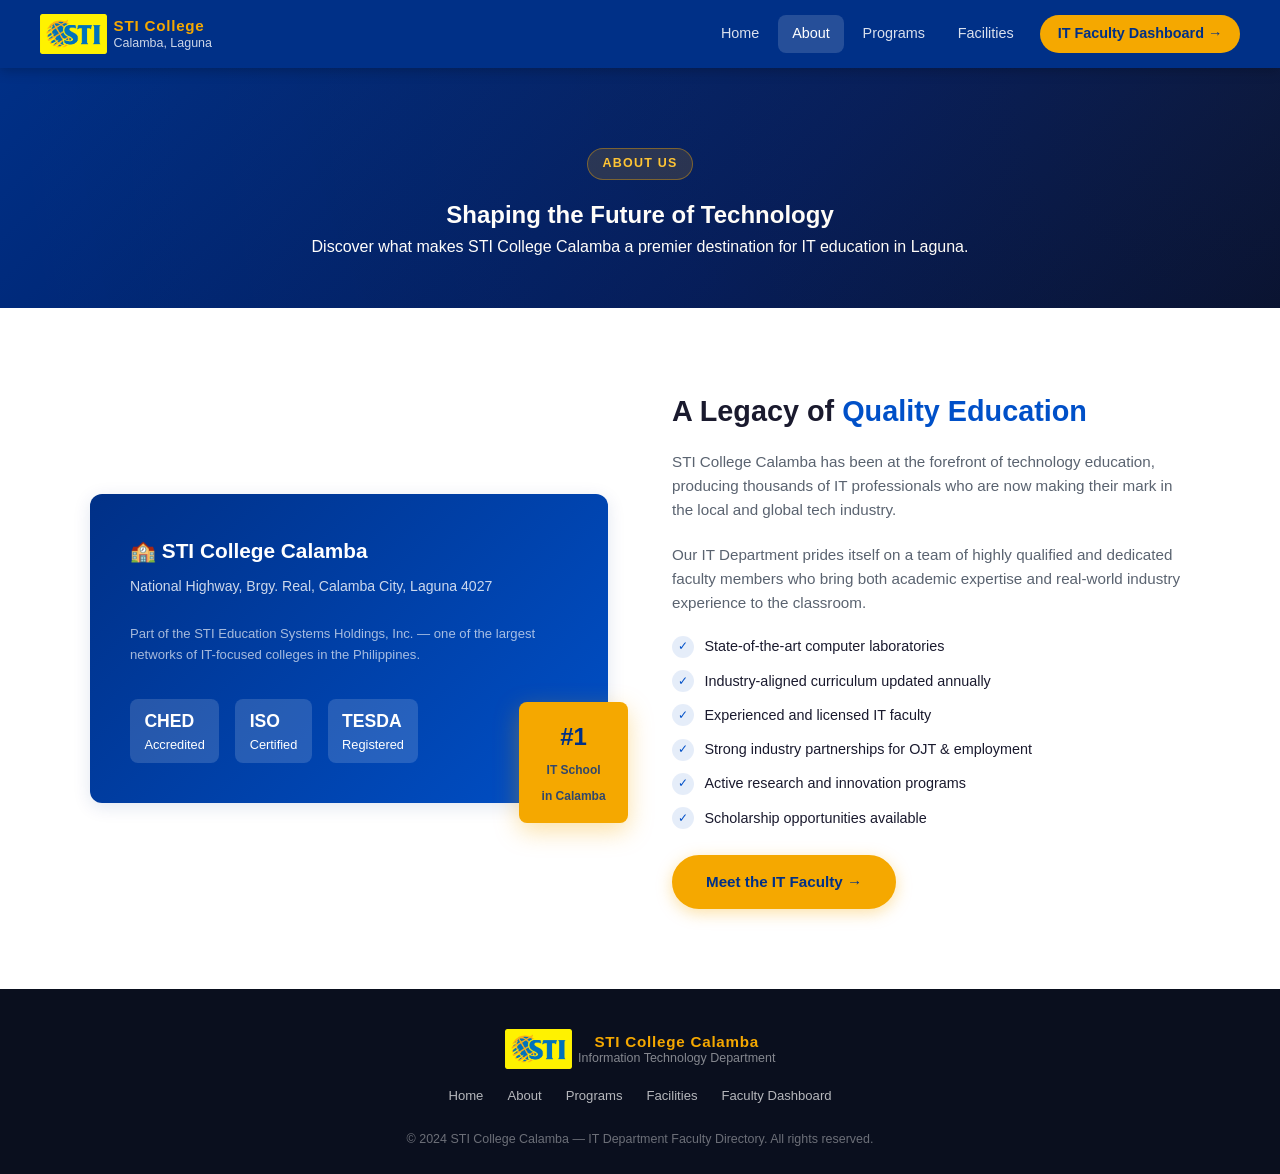
==== about.html @ ddec633e "May 19, 2026" ====
<!DOCTYPE html>
<html lang="en">
<head>
  <meta charset="UTF-8" />
  <meta name="viewport" content="width=device-width, initial-scale=1.0" />
  <title>About Us — STI College Calamba</title>
  <link rel="stylesheet" href="style.css" />
  <link rel="icon" href="Assets/Images/favicon.ico" type="image/x-icon" />
</head>
<body>

  <!-- ===== NAVBAR ===== -->
  <nav class="navbar" aria-label="Main navigation">
    <div class="nav-brand">
      <div class="nav-logo">
        <img src="Assets/Images/logo_sti.png" alt="STI College logo" class="nav-logo-img" />
      </div>
      <div class="nav-brand-text">
        <span>STI College</span>
        <span>Calamba, Laguna</span>
      </div>
    </div>

    <div class="nav-links" id="navLinks">
      <a href="index.html">Home</a>
      <a href="about.html" class="active">About</a>
      <a href="programs.html">Programs</a>
      <a href="facilities.html">Facilities</a>
      <a href="dashboard.html" class="btn-nav">IT Faculty Dashboard →</a>
    </div>

    <div class="nav-toggle" id="navToggle" aria-label="Toggle menu" role="button" tabindex="0">
      <span></span><span></span><span></span>
    </div>
  </nav>

  <!-- ===== PAGE HEADER ===== -->
  <section class="page-header">
    <span class="section-tag">About Us</span>
    <h1>Shaping the Future of Technology</h1>
    <p>Discover what makes STI College Calamba a premier destination for IT education in Laguna.</p>
  </section>

  <!-- ===== ABOUT ===== -->
  <section class="about-section" id="about">
    <div class="about-grid">
      <div class="about-visual">
        <div class="about-card-main">
          <h3>🏫 STI College Calamba</h3>
          <p>National Highway, Brgy. Real, Calamba City, Laguna 4027</p>
          <br/>
          <p style="font-size:.82rem; opacity:.65;">Part of the STI Education Systems Holdings, Inc. — one of the largest networks of IT-focused colleges in the Philippines.</p>
          <br/>
          <div style="display:flex; gap:1rem; flex-wrap:wrap; margin-top:.5rem;">
            <div style="background:rgba(255,255,255,.15); border-radius:8px; padding:.5rem .9rem; font-size:.8rem;">
              <strong style="display:block; font-size:1.1rem;">CHED</strong>Accredited
            </div>
            <div style="background:rgba(255,255,255,.15); border-radius:8px; padding:.5rem .9rem; font-size:.8rem;">
              <strong style="display:block; font-size:1.1rem;">ISO</strong>Certified
            </div>
            <div style="background:rgba(255,255,255,.15); border-radius:8px; padding:.5rem .9rem; font-size:.8rem;">
              <strong style="display:block; font-size:1.1rem;">TESDA</strong>Registered
            </div>
          </div>
        </div>
        <div class="about-card-float">
          <strong>#1</strong>
          <span>IT School<br/>in Calamba</span>
        </div>
      </div>

      <div class="about-content">
        <h2>A Legacy of <span style="color:var(--sti-blue-mid)">Quality Education</span></h2>
        <p>
          STI College Calamba has been at the forefront of technology education, producing
          thousands of IT professionals who are now making their mark in the local and
          global tech industry.
        </p>
        <p>
          Our IT Department prides itself on a team of highly qualified and dedicated faculty
          members who bring both academic expertise and real-world industry experience to the
          classroom.
        </p>

        <ul class="about-list">
          <li><span class="check-icon">✓</span> State-of-the-art computer laboratories</li>
          <li><span class="check-icon">✓</span> Industry-aligned curriculum updated annually</li>
          <li><span class="check-icon">✓</span> Experienced and licensed IT faculty</li>
          <li><span class="check-icon">✓</span> Strong industry partnerships for OJT & employment</li>
          <li><span class="check-icon">✓</span> Active research and innovation programs</li>
          <li><span class="check-icon">✓</span> Scholarship opportunities available</li>
        </ul>

        <br/>
        <a href="dashboard.html" class="btn-primary" style="display:inline-flex;">
          Meet the IT Faculty →
        </a>
      </div>
    </div>
  </section>

  <!-- ===== FOOTER ===== -->
  <footer>
    <div class="footer-inner">
      <div class="nav-brand" style="justify-content:center;">
        <div class="nav-logo">
          <img src="Assets/Images/logo_sti.png" alt="STI College logo" class="nav-logo-img" />
        </div>
        <div class="nav-brand-text">
          <span class="footer-brand">STI College Calamba</span>
          <span style="font-size:.78rem; color:rgba(255,255,255,.5);">Information Technology Department</span>
        </div>
      </div>

      <nav class="footer-links" aria-label="Footer navigation">
        <a href="index.html">Home</a>
        <a href="about.html">About</a>
        <a href="programs.html">Programs</a>
        <a href="facilities.html">Facilities</a>
        <a href="dashboard.html">Faculty Dashboard</a>
      </nav>

      <p class="footer-copy">© 2024 STI College Calamba — IT Department Faculty Directory. All rights reserved.</p>
    </div>
  </footer>

  <script src="script.js"></script>
</body>
</html>
---- style.css ----
/* ============================================================
   STI COLLEGE CALAMBA — Shared Stylesheet
   ============================================================ */

/* ---------- CSS Variables ---------- */
:root {
  --sti-blue:     #003087;
  --sti-blue-mid: #0050c8;
  --sti-gold:     #f5a800;
  --sti-gold-lt:  #ffc535;
  --white:        #ffffff;
  --off-white:    #f4f6fb;
  --text-dark:    #1a1a2e;
  --text-muted:   #5a6370;
  --border:       #dde3ef;
  --card-shadow:  0 4px 18px rgba(0,48,135,.12);
  --radius:       12px;
  --radius-sm:    8px;
  --transition:   .25s ease;
}

/* ---------- Reset & Base ---------- */
*, *::before, *::after { box-sizing: border-box; margin: 0; padding: 0; }

html { scroll-behavior: smooth; font-size: 16px; }

body {
  font-family: 'Segoe UI', Arial, sans-serif;
  background: var(--off-white);
  color: var(--text-dark);
  line-height: 1.6;
}

a { text-decoration: none; color: inherit; }

img { display: block; max-width: 100%; }

ul { list-style: none; }

/* ---------- Scrollbar ---------- */
::-webkit-scrollbar { width: 7px; }
::-webkit-scrollbar-track { background: var(--off-white); }
::-webkit-scrollbar-thumb { background: var(--sti-blue-mid); border-radius: 4px; }

/* ============================================================
   NAVBAR
   ============================================================ */
.navbar {
  position: sticky;
  top: 0;
  z-index: 1000;
  display: flex;
  align-items: center;
  justify-content: space-between;
  padding: 0 2.5rem;
  height: 68px;
  background: var(--sti-blue);
  box-shadow: 0 2px 12px rgba(0,0,0,.25);
}

.nav-brand {
  display: flex;
  align-items: center;
  gap: .4rem;
}

.nav-logo {
  width: auto;
  height: 40px;
  display: flex;
  align-items: center;
  justify-content: center;
  flex-shrink: 0;
}

.nav-logo-img {
  width: auto;
  height: 100%;
  object-fit: contain;
  border-radius: 0;
  display: block;
}

.nav-brand-text { display: flex; flex-direction: column; line-height: 1.2; }
.nav-brand-text span:first-child { color: var(--sti-gold); font-weight: 700; font-size: .95rem; letter-spacing: .05em; }
.nav-brand-text span:last-child  { color: rgba(255,255,255,.8); font-size: .78rem; }

.nav-links { display: flex; align-items: center; gap: .25rem; }

.nav-links a {
  color: rgba(255,255,255,.85);
  font-size: .9rem;
  padding: .45rem .9rem;
  border-radius: var(--radius-sm);
  transition: background var(--transition), color var(--transition);
}
.nav-links a:hover,
.nav-links a.active { background: rgba(255,255,255,.15); color: var(--white); }

.nav-links .btn-nav {
  background: var(--sti-gold);
  color: var(--sti-blue);
  font-weight: 700;
  padding: .45rem 1.1rem;
  border-radius: 20px;
  margin-left: .5rem;
  transition: background var(--transition), transform var(--transition);
}
.nav-links .btn-nav:hover { background: var(--sti-gold-lt); transform: translateY(-1px); }

/* Hamburger (mobile) */
.nav-toggle { display: none; flex-direction: column; gap: 5px; cursor: pointer; padding: .4rem; }
.nav-toggle span { display: block; width: 24px; height: 2px; background: var(--white); border-radius: 2px; transition: transform var(--transition), opacity var(--transition); }

/* ============================================================
   HERO SECTION
   ============================================================ */
.hero {
  position: relative;
  min-height: 92vh;
  display: flex;
  align-items: center;
  justify-content: center;
  overflow: hidden;
  background: linear-gradient(135deg, var(--sti-blue) 0%, #001a5c 60%, #000d33 100%);
  text-align: center;
  padding: 4rem 2rem;
}

.hero-bg-shapes { position: absolute; inset: 0; overflow: hidden; pointer-events: none; }
.hero-bg-shapes .shape {
  position: absolute;
  border-radius: 50%;
  opacity: .07;
  background: var(--sti-gold);
}
.shape-1 { width: 600px; height: 600px; top: -200px; right: -150px; }
.shape-2 { width: 400px; height: 400px; bottom: -180px; left: -100px; }
.shape-3 { width: 200px; height: 200px; top: 30%; left: 5%; opacity: .04; }

.hero-content { position: relative; z-index: 1; max-width: 750px; }

.hero-badge {
  display: inline-flex;
  align-items: center;
  gap: .5rem;
  background: rgba(245,168,0,.15);
  border: 1px solid rgba(245,168,0,.4);
  color: var(--sti-gold-lt);
  font-size: .8rem;
  font-weight: 600;
  letter-spacing: .08em;
  text-transform: uppercase;
  padding: .4rem 1rem;
  border-radius: 20px;
  margin-bottom: 1.5rem;
}
.hero-badge span:first-child {
  display: inline-flex;
  align-items: center;
  justify-content: center;
  width: 24px;
  height: 24px;
  background: rgba(245,168,0,.25);
  border-radius: 50%;
  font-size: .95rem;
}

.hero-title {
  font-size: clamp(2.2rem, 5vw, 3.5rem);
  font-weight: 900;
  color: var(--white);
  line-height: 1.15;
  margin-bottom: .75rem;
}
.hero-title .highlight { color: var(--sti-gold); }

.hero-subtitle {
  font-size: clamp(.95rem, 2vw, 1.15rem);
  color: rgba(255,255,255,.7);
  margin-bottom: 2.5rem;
  max-width: 560px;
  margin-inline: auto;
}

.hero-cta { display: flex; gap: 1rem; justify-content: center; flex-wrap: wrap; }

.btn-primary {
  display: inline-flex;
  align-items: center;
  gap: .5rem;
  background: var(--sti-gold);
  color: var(--sti-blue);
  font-weight: 700;
  font-size: .95rem;
  padding: .8rem 2rem;
  border-radius: 30px;
  border: 2px solid var(--sti-gold);
  cursor: pointer;
  transition: all var(--transition);
  box-shadow: 0 4px 16px rgba(245,168,0,.35);
}
.btn-primary span {
  display: inline-flex;
  align-items: center;
  justify-content: center;
  width: 24px;
  height: 24px;
  background: rgba(0,48,135,.15);
  border-radius: 50%;
  font-size: 1rem;
}
.btn-primary:hover { background: var(--sti-gold-lt); transform: translateY(-2px); box-shadow: 0 8px 24px rgba(245,168,0,.4); }

.btn-outline {
  display: inline-flex;
  align-items: center;
  gap: .5rem;
  background: transparent;
  color: var(--white);
  font-weight: 600;
  font-size: .95rem;
  padding: .8rem 2rem;
  border-radius: 30px;
  border: 2px solid rgba(255,255,255,.4);
  cursor: pointer;
  transition: all var(--transition);
}
.btn-outline span {
  display: inline-flex;
  align-items: center;
  justify-content: center;
  width: 20px;
  height: 20px;
  font-size: .9rem;
}
.btn-outline:hover { border-color: var(--white); background: rgba(255,255,255,.08); }

.hero-stats {
  display: flex;
  justify-content: center;
  gap: 3rem;
  margin-top: 3.5rem;
  flex-wrap: wrap;
}
.stat-item { text-align: center; }
.stat-number { font-size: 2rem; font-weight: 900; color: var(--sti-gold); display: block; }
.stat-label  { font-size: .78rem; color: rgba(255,255,255,.6); text-transform: uppercase; letter-spacing: .06em; }

/* ============================================================
   SECTIONS SHARED
   ============================================================ */
section { padding: 5rem 2rem; }

.section-header { text-align: center; margin-bottom: 3.5rem; }
.section-tag {
  display: inline-block;
  background: rgba(0,80,200,.1);
  color: var(--sti-blue-mid);
  font-size: .78rem;
  font-weight: 700;
  text-transform: uppercase;
  letter-spacing: .1em;
  padding: .3rem .9rem;
  border-radius: 20px;
  margin-bottom: .75rem;
}
.section-title { font-size: clamp(1.6rem, 3vw, 2.2rem); font-weight: 800; color: var(--text-dark); }
.section-desc { color: var(--text-muted); margin-top: .5rem; max-width: 520px; margin-inline: auto; }

/* ============================================================
   ABOUT SECTION (landing)
   ============================================================ */
.about-section { background: var(--white); }

.about-grid {
  display: grid;
  grid-template-columns: 1fr 1fr;
  gap: 4rem;
  align-items: center;
  max-width: 1100px;
  margin-inline: auto;
}

.about-visual {
  position: relative;
  display: flex;
  align-items: center;
  justify-content: center;
}

.about-card-main {
  background: linear-gradient(135deg, var(--sti-blue), var(--sti-blue-mid));
  border-radius: var(--radius);
  padding: 2.5rem;
  color: var(--white);
  width: 100%;
  box-shadow: var(--card-shadow);
}
.about-card-main h3 { font-size: 1.3rem; font-weight: 800; margin-bottom: .5rem; }
.about-card-main p  { font-size: .88rem; opacity: .8; }

.about-card-float {
  position: absolute;
  bottom: -20px;
  right: -20px;
  background: var(--sti-gold);
  border-radius: var(--radius-sm);
  padding: 1rem 1.4rem;
  box-shadow: 0 8px 24px rgba(245,168,0,.35);
  text-align: center;
}
.about-card-float strong { display: block; font-size: 1.5rem; font-weight: 900; color: var(--sti-blue); }
.about-card-float span  { font-size: .75rem; font-weight: 600; color: var(--sti-blue); opacity: .8; }

.about-content h2 { font-size: 1.8rem; font-weight: 800; margin-bottom: 1rem; }
.about-content p  { color: var(--text-muted); margin-bottom: 1.25rem; font-size: .95rem; }

.about-list { display: flex; flex-direction: column; gap: .7rem; }
.about-list li {
  display: flex;
  align-items: center;
  gap: .65rem;
  font-size: .9rem;
  color: var(--text-dark);
}
.about-list li .check-icon {
  width: 22px;
  height: 22px;
  background: rgba(0,80,200,.1);
  border-radius: 50%;
  display: flex;
  align-items: center;
  justify-content: center;
  color: var(--sti-blue-mid);
  font-size: .75rem;
  flex-shrink: 0;
}

/* ============================================================
   PAGE HEADER (Programs & Facilities pages)
   ============================================================ */
.page-header {
  background: linear-gradient(135deg, var(--sti-blue) 0%, #001a5c 60%, #000d33 100%);
  color: var(--white);
  text-align: center;
  padding: 5rem 2rem 3rem;
  position: relative;
  overflow: hidden;
}

.page-header::before {
  content: '';
  position: absolute;
  inset: 0;
  background: radial-gradient(circle at top right, rgba(245,168,0,.05), transparent);
  pointer-events: none;
}

.page-header-content {
  position: relative;
  z-index: 1;
  max-width: 800px;
  margin: 0 auto;
}

.page-header .section-tag {
  display: inline-block;
  background: rgba(245,168,0,.15);
  border: 1px solid rgba(245,168,0,.4);
  color: var(--sti-gold-lt);
  font-size: .78rem;
  font-weight: 700;
  text-transform: uppercase;
  letter-spacing: .1em;
  padding: .3rem .9rem;
  border-radius: 20px;
  margin-bottom: 1rem;
}

.page-title {
  font-size: clamp(2rem, 4vw, 2.8rem);
  font-weight: 900;
  color: var(--white);
  margin-bottom: 1rem;
}

.page-subtitle {
  font-size: clamp(.95rem, 2vw, 1.1rem);
  color: rgba(255,255,255,.75);
  line-height: 1.6;
  max-width: 600px;
  margin: 0 auto;
}

/* ============================================================
   PROGRAMS SECTION
   ============================================================ */
.programs-section { background: var(--off-white); }

.programs-grid {
  display: grid;
  grid-template-columns: repeat(auto-fit, minmax(230px, 1fr));
  gap: 1.5rem;
  max-width: 1100px;
  margin-inline: auto;
}

.program-card {
  background: var(--white);
  border-radius: var(--radius);
  padding: 2rem 1.5rem;
  text-align: center;
  border: 1px solid var(--border);
  transition: transform var(--transition), box-shadow var(--transition), border-color var(--transition);
  cursor: default;
}
.program-card:hover { transform: translateY(-5px); box-shadow: var(--card-shadow); border-color: var(--sti-blue-mid); }

.program-icon {
  width: 56px;
  height: 56px;
  border-radius: 14px;
  background: linear-gradient(135deg, var(--sti-blue), var(--sti-blue-mid));
  display: flex;
  align-items: center;
  justify-content: center;
  margin: 0 auto 1rem;
  font-size: 1.4rem;
}

.program-card h3 { font-size: 1rem; font-weight: 700; color: var(--text-dark); margin-bottom: .4rem; }
.program-card p  { font-size: .82rem; color: var(--text-muted); }
.program-badge {
  display: inline-block;
  margin-top: .75rem;
  font-size: .72rem;
  font-weight: 600;
  padding: .2rem .7rem;
  border-radius: 10px;
  background: rgba(0,48,135,.08);
  color: var(--sti-blue);
}
.program-badge.featured { background: rgba(245,168,0,.15); color: #a06a00; }

/* ============================================================
   FACILITIES SECTION (landing)
   ============================================================ */
.facilities-section { background: var(--white); }

.facilities-grid {
  display: grid;
  grid-template-columns: repeat(4, 1fr);
  gap: 1.5rem;
  max-width: 1200px;
  margin-inline: auto;
}

.facility-card {
  background: var(--white);
  border-radius: var(--radius);
  border: 1px solid var(--border);
  overflow: hidden;
  box-shadow: 0 2px 10px rgba(0,0,0,.05);
  transition: transform var(--transition), box-shadow var(--transition);
  cursor: default;
}
.facility-card:hover {
  transform: translateY(-6px);
  box-shadow: var(--card-shadow);
}

.facility-img-wrap {
  position: relative;
  width: 100%;
  aspect-ratio: 4 / 3;
  overflow: hidden;
  background: linear-gradient(135deg, var(--sti-blue), var(--sti-blue-mid));
}
.facility-img-wrap img {
  width: 100%;
  height: 100%;
  object-fit: cover;
  display: block;
  transition: transform .4s ease;
}
.facility-card:hover .facility-img-wrap img { transform: scale(1.07); }

.facility-overlay {
  position: absolute;
  inset: 0;
  background: linear-gradient(to bottom, transparent 40%, rgba(0,30,90,.55) 100%);
  display: flex;
  align-items: flex-end;
  justify-content: flex-start;
  padding: .75rem;
  opacity: 0;
  transition: opacity var(--transition);
}
.facility-card:hover .facility-overlay { opacity: 1; }

.facility-icon {
  font-size: 1.6rem;
  width: 44px;
  height: 44px;
  border-radius: 50%;
  background: rgba(255,255,255,.2);
  display: flex;
  align-items: center;
  justify-content: center;
  filter: drop-shadow(0 2px 4px rgba(0,0,0,.4));
}

.facility-count {
  position: absolute;
  top: .6rem;
  right: .6rem;
  background: var(--sti-gold);
  color: var(--sti-blue);
  font-size: .7rem;
  font-weight: 700;
  padding: .2rem .55rem;
  border-radius: 20px;
}

.facility-info {
  padding: 1rem 1.1rem 1.2rem;
}
.facility-info h3 {
  font-size: .95rem;
  font-weight: 700;
  color: var(--text-dark);
  margin-bottom: .3rem;
}
.facility-info p {
  font-size: .8rem;
  color: var(--text-muted);
  line-height: 1.45;
}

/* Responsive: 2 columns on tablet, 1 on mobile */
@media (max-width: 1024px) {
  .facilities-grid { grid-template-columns: repeat(2, 1fr); }
}
@media (max-width: 540px) {
  .facilities-grid { grid-template-columns: 1fr; }
}

/* ============================================================
   CTA BANNER (landing)
   ============================================================ */
.cta-banner {
  background: linear-gradient(135deg, var(--sti-blue) 0%, #001a5c 100%);
  color: var(--white);
  text-align: center;
  padding: 4rem 2rem;
}
.cta-banner h2 { font-size: clamp(1.6rem, 3vw, 2.2rem); font-weight: 800; margin-bottom: .75rem; }
.cta-banner p  { color: rgba(255,255,255,.7); margin-bottom: 2rem; }

/* ============================================================
   FOOTER
   ============================================================ */
footer {
  background: #0a0f1e;
  color: rgba(255,255,255,.7);
  padding: 2.5rem 2.5rem 1.5rem;
}
.footer-inner {
  max-width: 1100px;
  margin-inline: auto;
  display: flex;
  flex-direction: column;
  align-items: center;
  gap: 1rem;
  text-align: center;
}
.footer-brand { font-weight: 700; color: var(--sti-gold); font-size: 1rem; }
.footer-links { display: flex; gap: 1.5rem; flex-wrap: wrap; justify-content: center; }
.footer-links a { font-size: .82rem; transition: color var(--transition); }
.footer-links a:hover { color: var(--sti-gold); }
.footer-copy { font-size: .78rem; color: rgba(255,255,255,.4); margin-top: .5rem; }

/* ============================================================
   LIGHTBOX
   ============================================================ */
.lightbox {
  display: none;
  position: fixed;
  inset: 0;
  z-index: 2000;
  background: rgba(0, 0, 0, .88);
  align-items: center;
  justify-content: center;
  flex-direction: column;
  gap: 1rem;
  padding: 2rem;
  cursor: zoom-out;
}
.lightbox.active { display: flex; }

.lightbox-img {
  max-width: 90vw;
  max-height: 80vh;
  border-radius: var(--radius);
  box-shadow: 0 12px 48px rgba(0,0,0,.6);
  object-fit: contain;
  cursor: default;
  animation: lb-in .2s ease;
}

@keyframes lb-in {
  from { opacity: 0; transform: scale(.93); }
  to   { opacity: 1; transform: scale(1); }
}

.lightbox-caption {
  color: rgba(255,255,255,.8);
  font-size: .9rem;
  font-weight: 600;
  text-align: center;
}

.lightbox-close {
  position: absolute;
  top: 1.25rem;
  right: 1.5rem;
  background: rgba(255,255,255,.15);
  border: none;
  color: var(--white);
  font-size: 1.75rem;
  line-height: 1;
  width: 44px;
  height: 44px;
  border-radius: 50%;
  cursor: pointer;
  display: flex;
  align-items: center;
  justify-content: center;
  transition: background var(--transition);
}
.lightbox-close:hover { background: rgba(255,255,255,.3); }

.lightbox-nav {
  position: absolute;
  top: 50%;
  transform: translateY(-50%);
  background: rgba(255,255,255,.15);
  border: none;
  color: var(--white);
  font-size: 2.5rem;
  line-height: 1;
  width: 52px;
  height: 52px;
  border-radius: 50%;
  cursor: pointer;
  display: flex;
  align-items: center;
  justify-content: center;
  transition: background var(--transition);
  z-index: 10;
}
.lightbox-nav:hover { background: rgba(255,255,255,.3); }
.lightbox-nav.hidden { display: none; }
.lightbox-prev { left: 1.5rem; }
.lightbox-next { right: 1.5rem; }

/* Make facility images show pointer cursor */
.facility-img-wrap { cursor: zoom-in; }

/* ============================================================
   DASHBOARD PAGE
   ============================================================ */

/* Top bar */
.db-topbar {
  background: var(--white);
  border-bottom: 1px solid var(--border);
  padding: 1rem 2rem;
  display: flex;
  align-items: center;
  justify-content: space-between;
  gap: 1rem;
  flex-wrap: wrap;
}
.db-topbar h1 { font-size: 1.3rem; font-weight: 800; color: var(--text-dark); }
.db-topbar p  { font-size: .82rem; color: var(--text-muted); }

/* Summary cards */
.db-summary {
  display: grid;
  grid-template-columns: repeat(auto-fit, minmax(170px, 1fr));
  gap: 1.25rem;
  padding: 2rem 2rem 0;
  max-width: 1300px;
  margin-inline: auto;
}

.summary-card {
  background: var(--white);
  border-radius: var(--radius);
  padding: 1.5rem;
  display: flex;
  align-items: center;
  gap: 1rem;
  border: 1px solid var(--border);
  box-shadow: 0 2px 10px rgba(0,0,0,.04);
  transition: box-shadow var(--transition);
}
.summary-card:hover { box-shadow: var(--card-shadow); }

.summary-icon {
  width: 48px;
  height: 48px;
  border-radius: var(--radius-sm);
  display: flex;
  align-items: center;
  justify-content: center;
  font-size: 1.25rem;
  flex-shrink: 0;
}
.si-blue   { background: rgba(0,48,135,.1);  color: var(--sti-blue); }
.si-gold   { background: rgba(245,168,0,.15); color: #a06a00; }
.si-green  { background: rgba(22,163,74,.1);  color: #16a34a; }
.si-purple { background: rgba(109,40,217,.1); color: #6d28d9; }

.summary-info strong { display: block; font-size: 1.5rem; font-weight: 900; color: var(--text-dark); }
.summary-info span   { font-size: .78rem; color: var(--text-muted); }

/* Faculty toolbar */
.faculty-toolbar {
  display: flex;
  align-items: center;
  justify-content: space-between;
  gap: 1rem;
  flex-wrap: wrap;
  padding: 1.75rem 2rem .75rem;
  max-width: 1300px;
  margin-inline: auto;
}
.toolbar-left { display: flex; align-items: center; gap: .75rem; flex-wrap: wrap; }

.search-box {
  position: relative;
  display: flex;
  align-items: center;
}
.search-box input {
  padding: .55rem 1rem .55rem 2.6rem;
  border: 1px solid var(--border);
  border-radius: 24px;
  font-size: .875rem;
  outline: none;
  width: 240px;
  background: var(--white);
  color: var(--text-dark);
  transition: border-color var(--transition), box-shadow var(--transition);
}
.search-box input:focus { border-color: var(--sti-blue-mid); box-shadow: 0 0 0 3px rgba(0,80,200,.12); }
.search-box .search-icon {
  position: absolute;
  left: .85rem;
  color: var(--text-muted);
  font-size: .9rem;
  pointer-events: none;
}

.filter-select {
  padding: .55rem 1rem;
  border: 1px solid var(--border);
  border-radius: 24px;
  font-size: .875rem;
  outline: none;
  background: var(--white);
  color: var(--text-dark);
  cursor: pointer;
  transition: border-color var(--transition);
}
.filter-select:focus { border-color: var(--sti-blue-mid); }

.view-toggle { display: flex; gap: .4rem; }
.view-btn {
  width: 36px;
  height: 36px;
  border: 1px solid var(--border);
  border-radius: var(--radius-sm);
  background: var(--white);
  display: flex;
  align-items: center;
  justify-content: center;
  cursor: pointer;
  color: var(--text-muted);
  font-size: .95rem;
  transition: all var(--transition);
}
.view-btn.active,
.view-btn:hover { background: var(--sti-blue); border-color: var(--sti-blue); color: var(--white); }

/* Faculty grid/list container */
.faculty-section {
  max-width: 1300px;
  margin-inline: auto;
  padding: .75rem 2rem 3rem;
}

/* ---- Card Grid View ---- */
.faculty-grid {
  display: grid;
  grid-template-columns: repeat(auto-fill, minmax(240px, 1fr));
  gap: 1.5rem;
}
.faculty-grid.hidden, .faculty-list-view.hidden { display: none; }

.faculty-card {
  background: var(--white);
  border-radius: var(--radius);
  border: 1px solid var(--border);
  overflow: hidden;
  transition: transform var(--transition), box-shadow var(--transition);
  cursor: pointer;
  animation: fadeUp .35s ease both;
}
.faculty-card:hover { transform: translateY(-4px); box-shadow: var(--card-shadow); }

body.card-expanded { overflow: hidden; }

.card-backdrop {
  position: fixed;
  inset: 0;
  background: rgba(10, 15, 30, .62);
  backdrop-filter: blur(3px);
  z-index: 1200;
  opacity: 0;
  pointer-events: none;
  transition: opacity var(--transition);
}

.card-backdrop.show {
  opacity: 1;
  pointer-events: auto;
}

.faculty-card.expanded {
  position: fixed;
  top: 50%;
  left: 50%;
  width: min(94vw, 720px);
  max-height: 92vh;
  overflow: auto;
  z-index: 1300;
  transform: translate(-50%, -50%) !important;
  box-shadow: 0 20px 60px rgba(0, 0, 0, .35);
  cursor: default;
  animation: none;
}

.faculty-card.expanded:hover {
  transform: translate(-50%, -50%) !important;
}

.faculty-card.expanded .faculty-card-top {
  padding: 2.5rem 1.25rem 1.25rem;
}

.faculty-card.expanded .faculty-avatar {
  width: 132px;
  height: 132px;
  font-size: 2.4rem;
  margin-bottom: 1.1rem;
}

.faculty-card.expanded .faculty-card-top h3 {
  font-size: 1.45rem;
}

.faculty-card.expanded .faculty-card-top .faculty-pos {
  font-size: .98rem;
}

.faculty-card.expanded .faculty-card-body {
  padding: 1.3rem 1.4rem 1.45rem;
}

.faculty-card.expanded .fc-tags {
  justify-content: center;
}

.faculty-card.expanded .fc-info-row {
  justify-content: center;
  text-align: center;
  font-size: .95rem;
}

.faculty-card-top {
  background: linear-gradient(135deg, var(--sti-blue) 0%, var(--sti-blue-mid) 100%);
  padding: 2rem 1.25rem 1rem;
  text-align: center;
  position: relative;
}
.faculty-avatar {
  width: 92px;
  height: 92px;
  border-radius: 50%;
  background: var(--white);
  display: flex;
  align-items: center;
  justify-content: center;
  font-size: 1.9rem;
  font-weight: 800;
  color: var(--sti-blue);
  margin: 0 auto .95rem;
  border: 3px solid var(--sti-gold);
  position: relative;
  overflow: hidden;
}
.avatar-img {
  position: absolute;
  inset: 0;
  width: 100%;
  height: 100%;
  object-fit: cover;
  border-radius: 50%;
}
.faculty-card-top h3 { color: var(--white); font-size: .97rem; font-weight: 700; }
.faculty-card-top .faculty-pos { color: rgba(255,255,255,.7); font-size: .78rem; margin-top: .2rem; }

.faculty-status-dot {
  position: absolute;
  top: .85rem;
  right: .85rem;
  width: 9px;
  height: 9px;
  border-radius: 50%;
  background: #22c55e;
  border: 2px solid rgba(255,255,255,.5);
}
.faculty-status-dot.part-time { background: var(--sti-gold); }

.faculty-card-body { padding: 1rem 1.25rem 1.25rem; }

.fc-tags { display: flex; flex-wrap: wrap; gap: .4rem; margin-bottom: .85rem; }
.fc-tag {
  font-size: .7rem;
  font-weight: 600;
  padding: .2rem .6rem;
  border-radius: 10px;
  background: rgba(0,48,135,.08);
  color: var(--sti-blue);
}
.fc-tag.gold { background: rgba(245,168,0,.15); color: #a06a00; }

.fc-info { display: flex; flex-direction: column; gap: .35rem; }
.fc-info-row {
  display: flex;
  align-items: center;
  gap: .5rem;
  font-size: .8rem;
  color: var(--text-muted);
}
.fc-info-row svg, .fc-info-row .icon { flex-shrink: 0; }

/* ---- List View ---- */
.faculty-list-view { width: 100%; }

.fl-table {
  width: 100%;
  border-collapse: collapse;
  background: var(--white);
  border-radius: var(--radius);
  overflow: hidden;
  box-shadow: 0 2px 10px rgba(0,0,0,.05);
  border: 1px solid var(--border);
}

.fl-table thead {
  background: var(--sti-blue);
  color: var(--white);
}
.fl-table thead th {
  padding: .9rem 1.1rem;
  text-align: left;
  font-size: .8rem;
  font-weight: 700;
  letter-spacing: .05em;
  text-transform: uppercase;
  white-space: nowrap;
}
.fl-table thead th:first-child { padding-left: 1.5rem; }

.fl-table tbody tr {
  border-bottom: 1px solid var(--border);
  transition: background var(--transition);
  animation: fadeUp .3s ease both;
  cursor: pointer;
}
.fl-table tbody tr:last-child { border-bottom: none; }
.fl-table tbody tr:hover { background: rgba(0,80,200,.04); }

.fl-table td {
  padding: .85rem 1.1rem;
  font-size: .875rem;
  color: var(--text-dark);
  vertical-align: middle;
}
.fl-table td:first-child { padding-left: 1.5rem; }

.fl-avatar {
  width: 38px;
  height: 38px;
  border-radius: 50%;
  background: linear-gradient(135deg, var(--sti-blue), var(--sti-blue-mid));
  color: var(--white);
  display: flex;
  align-items: center;
  justify-content: center;
  font-weight: 700;
  font-size: .82rem;
  border: 2px solid var(--sti-gold);
  flex-shrink: 0;
  position: relative;
  overflow: hidden;
}

.fl-name-cell { display: flex; align-items: center; gap: .75rem; }
.fl-name      { font-weight: 600; }
.fl-email     { font-size: .75rem; color: var(--text-muted); }

.badge {
  display: inline-block;
  font-size: .72rem;
  font-weight: 600;
  padding: .22rem .65rem;
  border-radius: 10px;
}
.badge-blue   { background: rgba(0,48,135,.1);   color: var(--sti-blue); }
.badge-gold   { background: rgba(245,168,0,.18); color: #8a5c00; }
.badge-green  { background: rgba(22,163,74,.12); color: #15803d; }
.badge-purple { background: rgba(109,40,217,.12); color: #5b21b6; }

/* No results */
.no-results {
  text-align: center;
  padding: 3rem 1rem;
  color: var(--text-muted);
  display: none;
}
.no-results-icon { font-size: 2.5rem; margin-bottom: .75rem; }

/* ============================================================
   ANIMATIONS
   ============================================================ */
@keyframes fadeUp {
  from { opacity: 0; transform: translateY(18px); }
  to   { opacity: 1; transform: translateY(0); }
}

.hero-content { animation: fadeUp .7s ease both; }
.hero-stats   { animation: fadeUp .9s ease .2s both; }

/* ============================================================
   RESPONSIVE
   ============================================================ */
@media (max-width: 900px) {
  .about-grid { grid-template-columns: 1fr; gap: 2rem; }
  .about-card-float { position: static; margin-top: 1rem; display: inline-block; }
  .about-visual { flex-direction: column; align-items: flex-start; }
}

@media (max-width: 700px) {
  .navbar { padding: 0 1.25rem; }
  .nav-links { display: none; flex-direction: column; position: absolute; top: 68px; left: 0; right: 0; background: var(--sti-blue); padding: 1rem; gap: .25rem; }
  .nav-links.open { display: flex; }
  .nav-toggle { display: flex; }
  .hero-stats { gap: 1.5rem; }
  .db-summary { grid-template-columns: repeat(2, 1fr); }
  .faculty-grid { grid-template-columns: repeat(auto-fill, minmax(200px, 1fr)); }
  .faculty-avatar { width: 84px; height: 84px; font-size: 1.7rem; }
  .faculty-card.expanded { width: min(95vw, 560px); }
  .faculty-card.expanded .faculty-avatar { width: 112px; height: 112px; font-size: 2rem; }
  .faculty-card.expanded .faculty-card-top h3 { font-size: 1.2rem; }
  .faculty-card.expanded .faculty-card-top .faculty-pos { font-size: .88rem; }
  .fl-table thead th:nth-child(n+4), .fl-table td:nth-child(n+4) { display: none; }
  .search-box input { width: 180px; }
}

@media (max-width: 480px) {
  section { padding: 3rem 1.25rem; }
  .db-summary { grid-template-columns: 1fr 1fr; }
  .faculty-section { padding: .75rem 1rem 2rem; }
  .faculty-toolbar { padding: 1.25rem 1rem .5rem; }
  .db-topbar { padding: 1rem; }
  .faculty-avatar { width: 76px; height: 76px; font-size: 1.5rem; }
  .faculty-card.expanded { width: 95vw; max-height: 90vh; }
  .faculty-card.expanded .faculty-avatar { width: 98px; height: 98px; font-size: 1.8rem; }
}
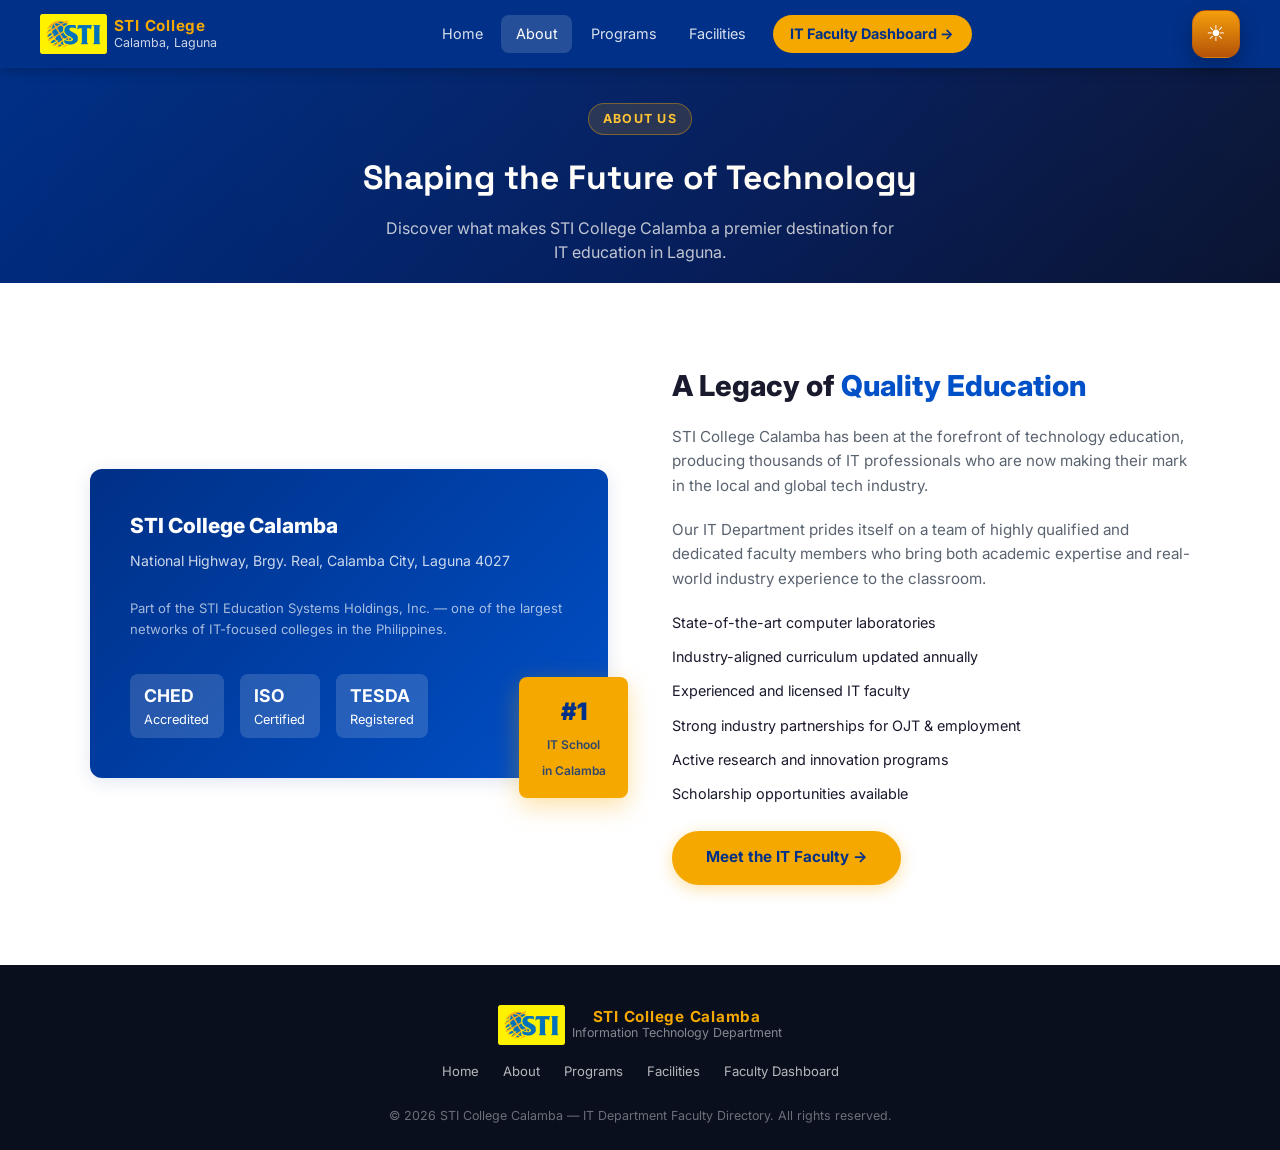
==== commit b81287ff: "May 21, 2026" ====
--- a/about.html
+++ b/about.html
@@ -3,9 +3,15 @@
 <head>
   <meta charset="UTF-8" />
   <meta name="viewport" content="width=device-width, initial-scale=1.0" />
+  <meta name="theme-color" content="#003087" />
+  <meta name="apple-mobile-web-app-capable" content="yes" />
+  <meta name="apple-mobile-web-app-status-bar-style" content="default" />
+  <meta name="apple-mobile-web-app-title" content="STI Calamba" />
   <title>About Us — STI College Calamba</title>
   <link rel="stylesheet" href="style.css" />
   <link rel="icon" href="Assets/Images/favicon.ico" type="image/x-icon" />
+  <link rel="manifest" href="manifest.json" />
+  <link rel="apple-touch-icon" sizes="180x180" href="Assets/Images/icons/apple-touch-icon-180.png" />
 </head>
 <body>
 
@@ -46,7 +52,7 @@
     <div class="about-grid">
       <div class="about-visual">
         <div class="about-card-main">
-          <h3>🏫 STI College Calamba</h3>
+          <h3>STI College Calamba</h3>
           <p>National Highway, Brgy. Real, Calamba City, Laguna 4027</p>
           <br/>
           <p style="font-size:.82rem; opacity:.65;">Part of the STI Education Systems Holdings, Inc. — one of the largest networks of IT-focused colleges in the Philippines.</p>
@@ -83,12 +89,12 @@
         </p>
 
         <ul class="about-list">
-          <li><span class="check-icon">✓</span> State-of-the-art computer laboratories</li>
-          <li><span class="check-icon">✓</span> Industry-aligned curriculum updated annually</li>
-          <li><span class="check-icon">✓</span> Experienced and licensed IT faculty</li>
-          <li><span class="check-icon">✓</span> Strong industry partnerships for OJT & employment</li>
-          <li><span class="check-icon">✓</span> Active research and innovation programs</li>
-          <li><span class="check-icon">✓</span> Scholarship opportunities available</li>
+          <li>State-of-the-art computer laboratories</li>
+          <li>Industry-aligned curriculum updated annually</li>
+          <li>Experienced and licensed IT faculty</li>
+          <li>Strong industry partnerships for OJT & employment</li>
+          <li>Active research and innovation programs</li>
+          <li>Scholarship opportunities available</li>
         </ul>
 
         <br/>
--- a/style.css
+++ b/style.css
@@ -1,6 +1,8 @@
 /* ============================================================
    STI COLLEGE CALAMBA — Shared Stylesheet
    ============================================================ */
+
+@import url('https://fonts.googleapis.com/css2?family=Inter:wght@400;600;700;800;900&family=JetBrains+Mono:wght@500;700&family=Space+Grotesk:wght@600;700;800&display=swap');
 
 /* ---------- CSS Variables ---------- */
 :root {
@@ -8,6 +10,7 @@
   --sti-blue-mid: #0050c8;
   --sti-gold:     #f5a800;
   --sti-gold-lt:  #ffc535;
+  --sti-cyan:     #00e5ff;
   --white:        #ffffff;
   --off-white:    #f4f6fb;
   --text-dark:    #1a1a2e;
@@ -25,10 +28,49 @@
 html { scroll-behavior: smooth; font-size: 16px; }
 
 body {
-  font-family: 'Segoe UI', Arial, sans-serif;
+  font-family: 'Inter', 'Segoe UI', Arial, sans-serif;
   background: var(--off-white);
   color: var(--text-dark);
   line-height: 1.6;
+  transition: background-color .36s ease, color .36s ease;
+}
+
+.theme-scale-reveal {
+  position: fixed;
+  inset: 0;
+  pointer-events: none;
+  z-index: -20;
+  opacity: 0;
+  transform: scale(1.01);
+  background: var(--reveal-bg, #f9fafb);
+  will-change: opacity, transform;
+}
+
+
+  animation: themeScaleCrossfade 2s cubic-bezier(0.215, 0.61, 0.355, 1) both;
+}
+
+@keyframes themeScaleCrossfade {
+  0% {
+    opacity: 0;
+    transform: scale(1.01);
+  }
+  30% {
+    opacity: 0.7;
+    transform: scale(1.005);
+  }
+  60% {
+    opacity: 0.92;
+    transform: scale(1.002);
+  }
+  85% {
+    opacity: 0.7;
+    transform: scale(1);
+  }
+  100% {
+    opacity: 0;
+    transform: scale(0.99);
+  }
 }
 
 a { text-decoration: none; color: inherit; }
@@ -107,6 +149,85 @@
   transition: background var(--transition), transform var(--transition);
 }
 .nav-links .btn-nav:hover { background: var(--sti-gold-lt); transform: translateY(-1px); }
+
+.theme-toggle-btn {
+  margin-left: .55rem;
+  position: relative;
+  width: 3rem;
+  height: 3rem;
+  display: inline-grid;
+  place-items: center;
+  perspective: 1000px;
+  border: none;
+  border-radius: 14px;
+  background: transparent;
+  padding: 0;
+  cursor: pointer;
+  transition: transform .18s ease;
+}
+
+.theme-toggle-btn:hover { transform: translateY(-1px); }
+
+.theme-toggle-btn:focus-visible {
+  outline: 2px solid rgba(252, 209, 22, .85);
+  outline-offset: 2px;
+}
+
+.theme-flip-card {
+  width: 100%;
+  height: 100%;
+  position: relative;
+  transform-style: preserve-3d;
+  transition: transform .52s cubic-bezier(.2, .8, .2, 1);
+}
+
+.theme-toggle-btn[data-theme='dark'] .theme-flip-card {
+  transform: rotateY(180deg);
+}
+
+.theme-face {
+  position: absolute;
+  inset: 0;
+  display: grid;
+  place-items: center;
+  border-radius: 14px;
+  backface-visibility: hidden;
+  -webkit-backface-visibility: hidden;
+  border: 1px solid transparent;
+  box-shadow: 0 8px 20px rgba(0, 0, 0, .24);
+  font-size: 1.35rem;
+  line-height: 1;
+}
+
+.theme-face-front {
+  background: linear-gradient(180deg, #f59e0b 0%, #b45309 100%);
+  color: #fff;
+  border-color: rgba(180, 83, 9, .45);
+}
+
+.theme-face-back {
+  background: linear-gradient(180deg, #0f172a 0%, #020b1e 100%);
+  color: #7dd3fc;
+  border-color: rgba(2, 11, 30, .7);
+  transform: rotateY(180deg);
+}
+
+.theme-toggle-btn:active .theme-flip-card {
+  transform: scale(.97);
+}
+
+body[data-theme='dark'] .theme-toggle-btn:active .theme-flip-card {
+  transform: rotateY(180deg) scale(.97);
+}
+
+@media (prefers-reduced-motion: reduce) {
+  body,
+  .theme-toggle-btn,
+  .theme-flip-card {
+    transition: none;
+    animation: none;
+  }
+}
 
 /* Hamburger (mobile) */
 .nav-toggle { display: none; flex-direction: column; gap: 5px; cursor: pointer; padding: .4rem; }
@@ -155,18 +276,30 @@
   border-radius: 20px;
   margin-bottom: 1.5rem;
 }
-.hero-badge span:first-child {
-  display: inline-flex;
-  align-items: center;
-  justify-content: center;
-  width: 24px;
-  height: 24px;
-  background: rgba(245,168,0,.25);
-  border-radius: 50%;
-  font-size: .95rem;
+.slogan-badge {
+  flex-direction: column;
+  gap: 0;
+  background: none;
+  border: none;
+  color: var(--sti-gold);
+  font-size: 1.15rem;
+  font-weight: 700;
+  letter-spacing: 1px;
+  padding: 0;
+  margin-bottom: 1.5rem;
+}
+.slogan-badge span {
+  display: block;
+  line-height: 1.1;
+  font-size: 1.15rem;
+  background: none;
+  color: var(--sti-gold);
+  margin: 0;
+  padding: 0;
 }
 
 .hero-title {
+  font-family: 'Space Grotesk', 'Inter', sans-serif;
   font-size: clamp(2.2rem, 5vw, 3.5rem);
   font-weight: 900;
   color: var(--white);
@@ -324,18 +457,6 @@
   font-size: .9rem;
   color: var(--text-dark);
 }
-.about-list li .check-icon {
-  width: 22px;
-  height: 22px;
-  background: rgba(0,80,200,.1);
-  border-radius: 50%;
-  display: flex;
-  align-items: center;
-  justify-content: center;
-  color: var(--sti-blue-mid);
-  font-size: .75rem;
-  flex-shrink: 0;
-}
 
 /* ============================================================
    PAGE HEADER (Programs & Facilities pages)
@@ -344,7 +465,7 @@
   background: linear-gradient(135deg, var(--sti-blue) 0%, #001a5c 60%, #000d33 100%);
   color: var(--white);
   text-align: center;
-  padding: 5rem 2rem 3rem;
+  padding: 2.2rem 1.5rem 1.2rem;
   position: relative;
   overflow: hidden;
 }
@@ -379,17 +500,34 @@
 }
 
 .page-title {
-  font-size: clamp(2rem, 4vw, 2.8rem);
+  font-family: 'Space Grotesk', 'Inter', sans-serif;
+  font-size: clamp(1.55rem, 3vw, 2.1rem);
   font-weight: 900;
   color: var(--white);
-  margin-bottom: 1rem;
+  margin-bottom: .55rem;
 }
 
 .page-subtitle {
-  font-size: clamp(.95rem, 2vw, 1.1rem);
+  font-size: clamp(.84rem, 1.3vw, .98rem);
   color: rgba(255,255,255,.75);
-  line-height: 1.6;
-  max-width: 600px;
+  line-height: 1.45;
+  max-width: 520px;
+  margin: 0 auto;
+}
+
+/* about.html uses h1 directly in .page-header */
+.page-header h1 {
+  font-family: 'Space Grotesk', 'Inter', sans-serif;
+  font-size: clamp(1.3rem, 3vw, 2.1rem);
+  font-weight: 800;
+  margin-bottom: .7rem;
+}
+
+.page-header p {
+  font-size: clamp(.82rem, 1.5vw, 1rem);
+  color: rgba(255,255,255,.75);
+  line-height: 1.5;
+  max-width: 520px;
   margin: 0 auto;
 }
 
@@ -417,27 +555,15 @@
 }
 .program-card:hover { transform: translateY(-5px); box-shadow: var(--card-shadow); border-color: var(--sti-blue-mid); }
 
-.program-icon {
-  width: 56px;
-  height: 56px;
-  border-radius: 14px;
-  background: linear-gradient(135deg, var(--sti-blue), var(--sti-blue-mid));
-  display: flex;
-  align-items: center;
-  justify-content: center;
-  margin: 0 auto 1rem;
-  font-size: 1.4rem;
-}
-
 .program-card h3 { font-size: 1rem; font-weight: 700; color: var(--text-dark); margin-bottom: .4rem; }
 .program-card p  { font-size: .82rem; color: var(--text-muted); }
 .program-badge {
   display: inline-block;
   margin-top: .75rem;
   font-size: .72rem;
-  font-weight: 600;
-  padding: .2rem .7rem;
-  border-radius: 10px;
+  padding: .22rem .7rem;
+  border-radius: 16px;
+  margin-bottom: .7rem;
   background: rgba(0,48,135,.08);
   color: var(--sti-blue);
 }
@@ -485,31 +611,6 @@
   transition: transform .4s ease;
 }
 .facility-card:hover .facility-img-wrap img { transform: scale(1.07); }
-
-.facility-overlay {
-  position: absolute;
-  inset: 0;
-  background: linear-gradient(to bottom, transparent 40%, rgba(0,30,90,.55) 100%);
-  display: flex;
-  align-items: flex-end;
-  justify-content: flex-start;
-  padding: .75rem;
-  opacity: 0;
-  transition: opacity var(--transition);
-}
-.facility-card:hover .facility-overlay { opacity: 1; }
-
-.facility-icon {
-  font-size: 1.6rem;
-  width: 44px;
-  height: 44px;
-  border-radius: 50%;
-  background: rgba(255,255,255,.2);
-  display: flex;
-  align-items: center;
-  justify-content: center;
-  filter: drop-shadow(0 2px 4px rgba(0,0,0,.4));
-}
 
 .facility-count {
   position: absolute;
@@ -709,21 +810,6 @@
 }
 .summary-card:hover { box-shadow: var(--card-shadow); }
 
-.summary-icon {
-  width: 48px;
-  height: 48px;
-  border-radius: var(--radius-sm);
-  display: flex;
-  align-items: center;
-  justify-content: center;
-  font-size: 1.25rem;
-  flex-shrink: 0;
-}
-.si-blue   { background: rgba(0,48,135,.1);  color: var(--sti-blue); }
-.si-gold   { background: rgba(245,168,0,.15); color: #a06a00; }
-.si-green  { background: rgba(22,163,74,.1);  color: #16a34a; }
-.si-purple { background: rgba(109,40,217,.1); color: #6d28d9; }
-
 .summary-info strong { display: block; font-size: 1.5rem; font-weight: 900; color: var(--text-dark); }
 .summary-info span   { font-size: .78rem; color: var(--text-muted); }
 
@@ -746,7 +832,7 @@
   align-items: center;
 }
 .search-box input {
-  padding: .55rem 1rem .55rem 2.6rem;
+  padding: .55rem 1rem;
   border: 1px solid var(--border);
   border-radius: 24px;
   font-size: .875rem;
@@ -757,13 +843,6 @@
   transition: border-color var(--transition), box-shadow var(--transition);
 }
 .search-box input:focus { border-color: var(--sti-blue-mid); box-shadow: 0 0 0 3px rgba(0,80,200,.12); }
-.search-box .search-icon {
-  position: absolute;
-  left: .85rem;
-  color: var(--text-muted);
-  font-size: .9rem;
-  pointer-events: none;
-}
 
 .filter-select {
   padding: .55rem 1rem;
@@ -823,6 +902,7 @@
 .faculty-card:hover { transform: translateY(-4px); box-shadow: var(--card-shadow); }
 
 body.card-expanded { overflow: hidden; }
+body.avatar-zoom-open { overflow: hidden; }
 
 .card-backdrop {
   position: fixed;
@@ -838,6 +918,54 @@
 .card-backdrop.show {
   opacity: 1;
   pointer-events: auto;
+}
+
+.avatar-zoom-modal {
+  position: fixed;
+  inset: 0;
+  display: flex;
+  align-items: center;
+  justify-content: center;
+  padding: 1.25rem;
+  background: rgba(8, 12, 24, .84);
+  z-index: 1500;
+  opacity: 0;
+  pointer-events: none;
+  transition: opacity var(--transition);
+}
+
+.avatar-zoom-modal.show {
+  opacity: 1;
+  pointer-events: auto;
+}
+
+.avatar-zoom-image {
+  width: min(92vw, 560px);
+  max-height: 88vh;
+  object-fit: contain;
+  background: #fff;
+  border-radius: 16px;
+  border: 3px solid rgba(255, 255, 255, .92);
+  box-shadow: 0 18px 54px rgba(0, 0, 0, .45);
+}
+
+.avatar-zoom-close {
+  position: absolute;
+  top: 1rem;
+  right: 1rem;
+  width: 40px;
+  height: 40px;
+  border: none;
+  border-radius: 50%;
+  background: rgba(255, 255, 255, .95);
+  color: #1e293b;
+  font-size: 1.5rem;
+  line-height: 1;
+  cursor: pointer;
+}
+
+.avatar-zoom-close:hover {
+  background: #fff;
 }
 
 .faculty-card.expanded {
@@ -920,6 +1048,7 @@
   height: 100%;
   object-fit: cover;
   border-radius: 50%;
+  cursor: zoom-in;
 }
 .faculty-card-top h3 { color: var(--white); font-size: .97rem; font-weight: 700; }
 .faculty-card-top .faculty-pos { color: rgba(255,255,255,.7); font-size: .78rem; margin-top: .2rem; }
@@ -959,6 +1088,65 @@
 }
 .fc-info-row svg, .fc-info-row .icon { flex-shrink: 0; }
 
+.fc-experience-columns {
+  display: grid;
+  grid-template-columns: repeat(2, minmax(0, 1fr));
+  gap: 1.75rem;
+  width: 100%;
+  justify-items: center;
+}
+
+.fc-experience-column {
+  display: flex;
+  flex-direction: column;
+  align-items: center;
+  gap: .2rem;
+}
+
+.fc-experience-column strong {
+  font-size: .72rem;
+  color: var(--text-dark);
+}
+
+.fc-experience-column span {
+  font-size: .8rem;
+}
+
+.fc-subjects-wrap {
+  min-width: 0;
+}
+
+.fc-subject-preview {
+  display: inline;
+}
+
+.fc-subject-list {
+  display: none;
+  margin: .35rem 0 0 1rem;
+  padding-left: 1.1rem;
+  list-style: disc;
+}
+
+.fc-subject-list li {
+  list-style: inherit;
+  margin: .12rem 0;
+}
+
+.faculty-card.expanded .fc-subject-preview {
+  display: none;
+}
+
+.faculty-card.expanded .fc-subject-list {
+  display: block;
+  text-align: left;
+}
+
+.faculty-card.expanded .fc-experience-columns {
+  max-width: 420px;
+  margin: 0 auto;
+  text-align: center;
+}
+
 /* ---- List View ---- */
 .faculty-list-view { width: 100%; }
 
@@ -1044,7 +1232,6 @@
   color: var(--text-muted);
   display: none;
 }
-.no-results-icon { font-size: 2.5rem; margin-bottom: .75rem; }
 
 /* ============================================================
    ANIMATIONS
@@ -1056,6 +1243,206 @@
 
 .hero-content { animation: fadeUp .7s ease both; }
 .hero-stats   { animation: fadeUp .9s ease .2s both; }
+
+/* PWA install button (shown only when install prompt is available) */
+.install-app-btn {
+  position: fixed;
+  right: 1rem;
+  bottom: 1rem;
+  z-index: 1500;
+  display: none;
+  align-items: center;
+  justify-content: center;
+  background: var(--sti-gold);
+  color: var(--sti-blue);
+  border: 2px solid var(--sti-gold);
+  border-radius: 999px;
+  padding: .65rem 1.1rem;
+  font-size: .86rem;
+  font-weight: 800;
+  letter-spacing: .02em;
+  box-shadow: 0 8px 22px rgba(0, 0, 0, .2);
+  cursor: pointer;
+  transition: transform var(--transition), box-shadow var(--transition), background var(--transition);
+}
+
+.install-app-btn.show {
+  display: inline-flex;
+  animation: fadeUp .22s ease both;
+}
+
+.install-app-btn:hover {
+  transform: translateY(-2px);
+  background: var(--sti-gold-lt);
+  box-shadow: 0 12px 28px rgba(0, 0, 0, .24);
+}
+
+/* ============================================================
+   PREMIUM DARK THEME OVERRIDES
+   ============================================================ */
+body[data-theme='dark'] {
+  --off-white: #020b1e;
+  --text-dark: #f8fbff;
+  --text-muted: #94a3b8;
+  --border: rgba(255,255,255,.1);
+  --card-shadow: 0 12px 30px rgba(0,0,0,.35);
+  background: #020b1e;
+  color: #cbd5e1;
+}
+
+body[data-theme='dark']::before {
+  content: '';
+  position: fixed;
+  inset: 0;
+  pointer-events: none;
+  z-index: -2;
+  background-image:
+    linear-gradient(rgba(255,255,255,.01) 1px, transparent 1px),
+    linear-gradient(90deg, rgba(255,255,255,.01) 1px, transparent 1px);
+  background-size: 4rem 4rem;
+}
+
+body[data-theme='dark'] .hero,
+body[data-theme='dark'] .page-header,
+body[data-theme='dark'] .cta-banner {
+  background: linear-gradient(145deg, #020b1e 0%, #041432 55%, #0033a0 100%);
+}
+
+body[data-theme='dark'] .hero::before,
+body[data-theme='dark'] .page-header::after {
+  content: '';
+  position: absolute;
+  inset: -10%;
+  pointer-events: none;
+  background:
+    radial-gradient(circle at 20% 25%, rgba(0, 86, 255, 0.15) 0%, rgba(0, 0, 0, 0) 70%),
+    radial-gradient(circle at 80% 12%, rgba(252, 209, 22, 0.08) 0%, rgba(0, 0, 0, 0) 70%);
+}
+
+body[data-theme='dark'] .section-title,
+body[data-theme='dark'] .about-content h2,
+body[data-theme='dark'] .db-topbar h1,
+body[data-theme='dark'] .faculty-card-top h3 {
+  font-family: 'Space Grotesk', 'Inter', sans-serif;
+  color: #ffffff;
+}
+
+body[data-theme='dark'] .stat-number,
+body[data-theme='dark'] .program-badge,
+body[data-theme='dark'] .fc-tag,
+body[data-theme='dark'] .badge,
+body[data-theme='dark'] .footer-copy {
+  font-family: 'JetBrains Mono', monospace;
+}
+
+body[data-theme='dark'] .about-section,
+body[data-theme='dark'] .programs-section,
+body[data-theme='dark'] .facilities-section,
+body[data-theme='dark'] .faculty-section,
+body[data-theme='dark'] .db-topbar,
+body[data-theme='dark'] .faculty-toolbar {
+  background: transparent;
+}
+
+/* Override inline section backgrounds in html (style="background: var(--off-white)") */
+body[data-theme='dark'] .programs-section,
+body[data-theme='dark'] .facilities-section,
+body[data-theme='dark'] .about-section,
+body[data-theme='dark'] .faculty-section {
+  background: #020b1e !important;
+}
+
+body[data-theme='dark'] .about-card-main,
+body[data-theme='dark'] .program-card,
+body[data-theme='dark'] .facility-card,
+body[data-theme='dark'] .summary-card,
+body[data-theme='dark'] .faculty-card,
+body[data-theme='dark'] .fl-table,
+body[data-theme='dark'] .search-box input,
+body[data-theme='dark'] .filter-select,
+body[data-theme='dark'] .view-btn {
+  background: rgba(4, 20, 50, 0.65);
+  border: 1px solid rgba(255, 255, 255, 0.08);
+  backdrop-filter: blur(10px);
+}
+
+body[data-theme='dark'] .program-card h3,
+body[data-theme='dark'] .facility-info h3,
+body[data-theme='dark'] .summary-info strong,
+body[data-theme='dark'] .fl-table td,
+body[data-theme='dark'] .fl-name,
+body[data-theme='dark'] .fc-experience-column strong {
+  color: #f8fbff;
+}
+
+body[data-theme='dark'] .program-card p,
+body[data-theme='dark'] .facility-info p,
+body[data-theme='dark'] .summary-info span,
+body[data-theme='dark'] .fl-email,
+body[data-theme='dark'] .no-results,
+body[data-theme='dark'] .fc-info-row,
+body[data-theme='dark'] .about-content p,
+body[data-theme='dark'] .about-list li,
+body[data-theme='dark'] .section-desc {
+  color: #94a3b8;
+}
+
+body[data-theme='dark'] .section-tag {
+  background: rgba(252, 209, 22, 0.14);
+  border: 1px solid rgba(252, 209, 22, 0.35);
+  color: #fcd116;
+}
+
+body[data-theme='dark'] .navbar {
+  background: #082a7a;
+}
+
+body[data-theme='dark'] .btn-primary,
+body[data-theme='dark'] .install-app-btn,
+body[data-theme='dark'] .nav-links .btn-nav {
+  background: #fcd116;
+  color: #0033a0;
+  border-color: #fcd116;
+}
+
+body[data-theme='dark'] .btn-primary:hover,
+body[data-theme='dark'] .install-app-btn:hover,
+body[data-theme='dark'] .nav-links .btn-nav:hover {
+  background: #ffe366;
+}
+
+body[data-theme='dark'] .badge-blue,
+body[data-theme='dark'] .fc-tag {
+  background: rgba(0, 229, 255, 0.12);
+  color: #00e5ff;
+}
+
+body[data-theme='dark'] .fl-table thead {
+  background: linear-gradient(90deg, #0033a0, #0056ff);
+}
+
+body[data-theme='dark'] .fl-table tbody tr:hover {
+  background: rgba(0, 229, 255, 0.06);
+}
+
+body[data-theme='dark'] .search-box input:focus,
+body[data-theme='dark'] .filter-select:focus,
+body[data-theme='dark'] .view-btn:hover,
+body[data-theme='dark'] .view-btn.active {
+  border-color: #00e5ff;
+  box-shadow: 0 0 0 3px rgba(0, 229, 255, 0.14);
+}
+
+body[data-theme='dark'] .view-btn:hover,
+body[data-theme='dark'] .view-btn.active {
+  background: #0033a0;
+  color: #ffffff;
+}
+
+body[data-theme='dark'] footer {
+  background: #020b1e;
+  border-top: 1px solid rgba(255,255,255,.08);
+}
 
 /* ============================================================
    RESPONSIVE
@@ -1081,6 +1468,19 @@
   .faculty-card.expanded .faculty-card-top .faculty-pos { font-size: .88rem; }
   .fl-table thead th:nth-child(n+4), .fl-table td:nth-child(n+4) { display: none; }
   .search-box input { width: 180px; }
+  .install-app-btn {
+    right: .75rem;
+    left: .75rem;
+    bottom: .75rem;
+    border-radius: 14px;
+  }
+
+  .theme-toggle-btn {
+    margin-left: auto;
+    margin-right: .35rem;
+    width: 2.7rem;
+    height: 2.7rem;
+  }
 }
 
 @media (max-width: 480px) {
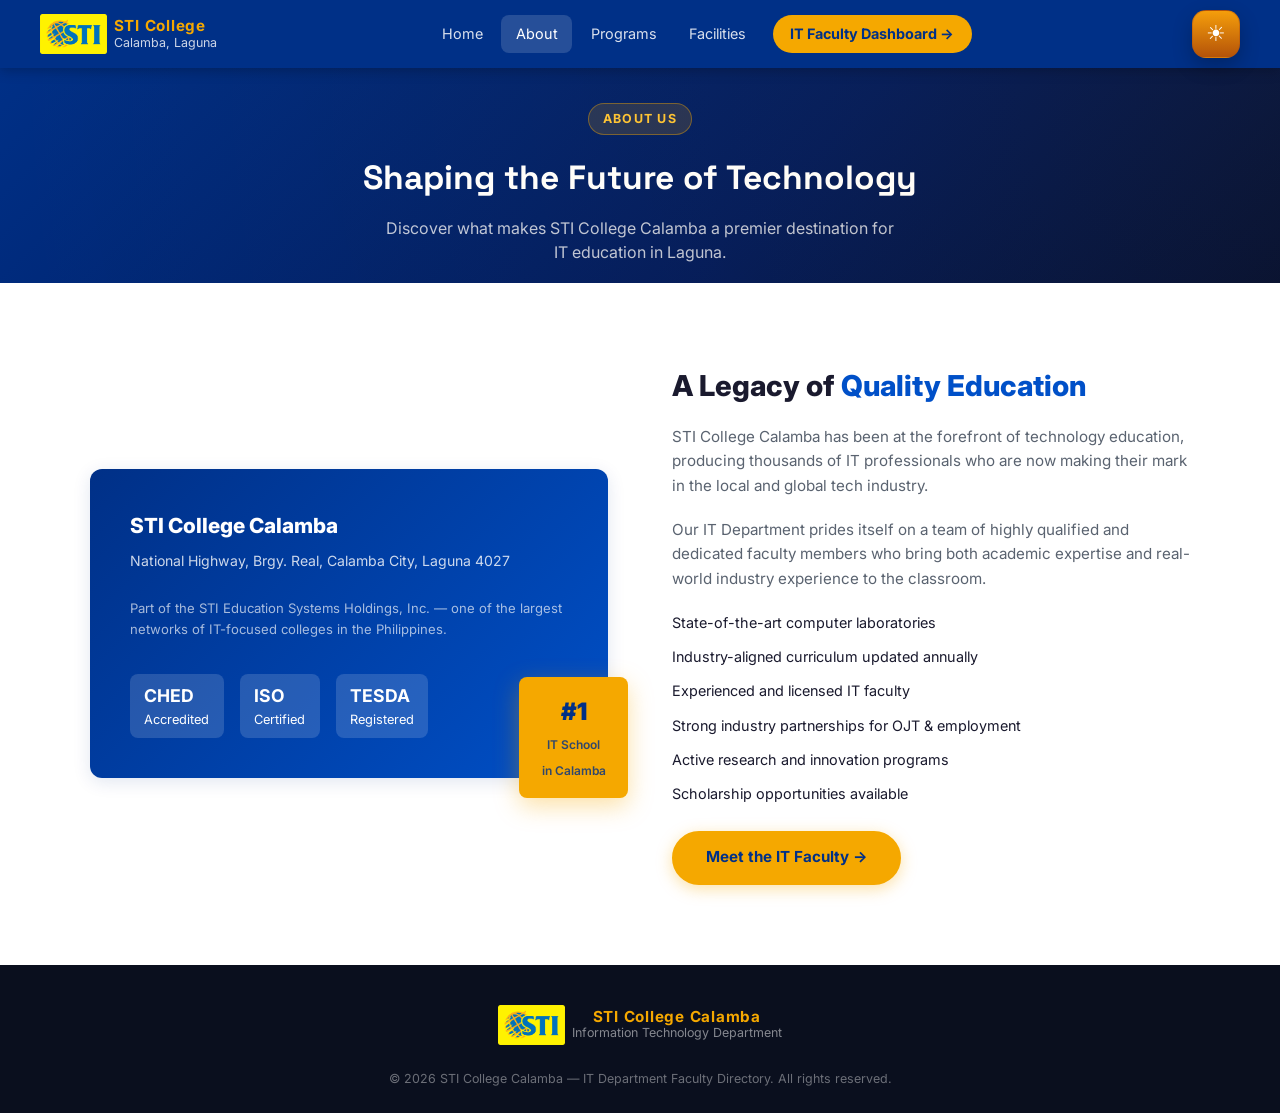
==== commit f4e3d3d2: "May 21, 2026 14:23" ====
--- a/about.html
+++ b/about.html
@@ -118,14 +118,6 @@
         </div>
       </div>
 
-      <nav class="footer-links" aria-label="Footer navigation">
-        <a href="index.html">Home</a>
-        <a href="about.html">About</a>
-        <a href="programs.html">Programs</a>
-        <a href="facilities.html">Facilities</a>
-        <a href="dashboard.html">Faculty Dashboard</a>
-      </nav>
-
       <p class="footer-copy">© 2024 STI College Calamba — IT Department Faculty Directory. All rights reserved.</p>
     </div>
   </footer>
--- a/style.css
+++ b/style.css
@@ -28,11 +28,18 @@
 html { scroll-behavior: smooth; font-size: 16px; }
 
 body {
+  display: flex;
+  flex-direction: column;
+  min-height: 100vh;
   font-family: 'Inter', 'Segoe UI', Arial, sans-serif;
   background: var(--off-white);
   color: var(--text-dark);
   line-height: 1.6;
   transition: background-color .36s ease, color .36s ease;
+}
+
+footer {
+  margin-top: auto;
 }
 
 .theme-scale-reveal {
@@ -538,7 +545,7 @@
 
 .programs-grid {
   display: grid;
-  grid-template-columns: repeat(auto-fit, minmax(230px, 1fr));
+  grid-template-columns: repeat(auto-fit, minmax(300px, 1fr));
   gap: 1.5rem;
   max-width: 1100px;
   margin-inline: auto;
@@ -877,7 +884,8 @@
 
 /* Faculty grid/list container */
 .faculty-section {
-  max-width: 1300px;
+  max-width: min(1400px, 94vw);
+  width: 100%;
   margin-inline: auto;
   padding: .75rem 2rem 3rem;
 }
@@ -885,8 +893,12 @@
 /* ---- Card Grid View ---- */
 .faculty-grid {
   display: grid;
-  grid-template-columns: repeat(auto-fill, minmax(240px, 1fr));
-  gap: 1.5rem;
+  grid-template-columns: repeat(auto-fit, minmax(320px, 1fr));
+  gap: 2rem;
+}
+.faculty-grid > .faculty-card:only-child {
+  max-width: 760px;
+  justify-self: center;
 }
 .faculty-grid.hidden, .faculty-list-view.hidden { display: none; }
 
@@ -972,7 +984,7 @@
   position: fixed;
   top: 50%;
   left: 50%;
-  width: min(94vw, 720px);
+  width: min(90vw, 600px);
   max-height: 92vh;
   overflow: auto;
   z-index: 1300;
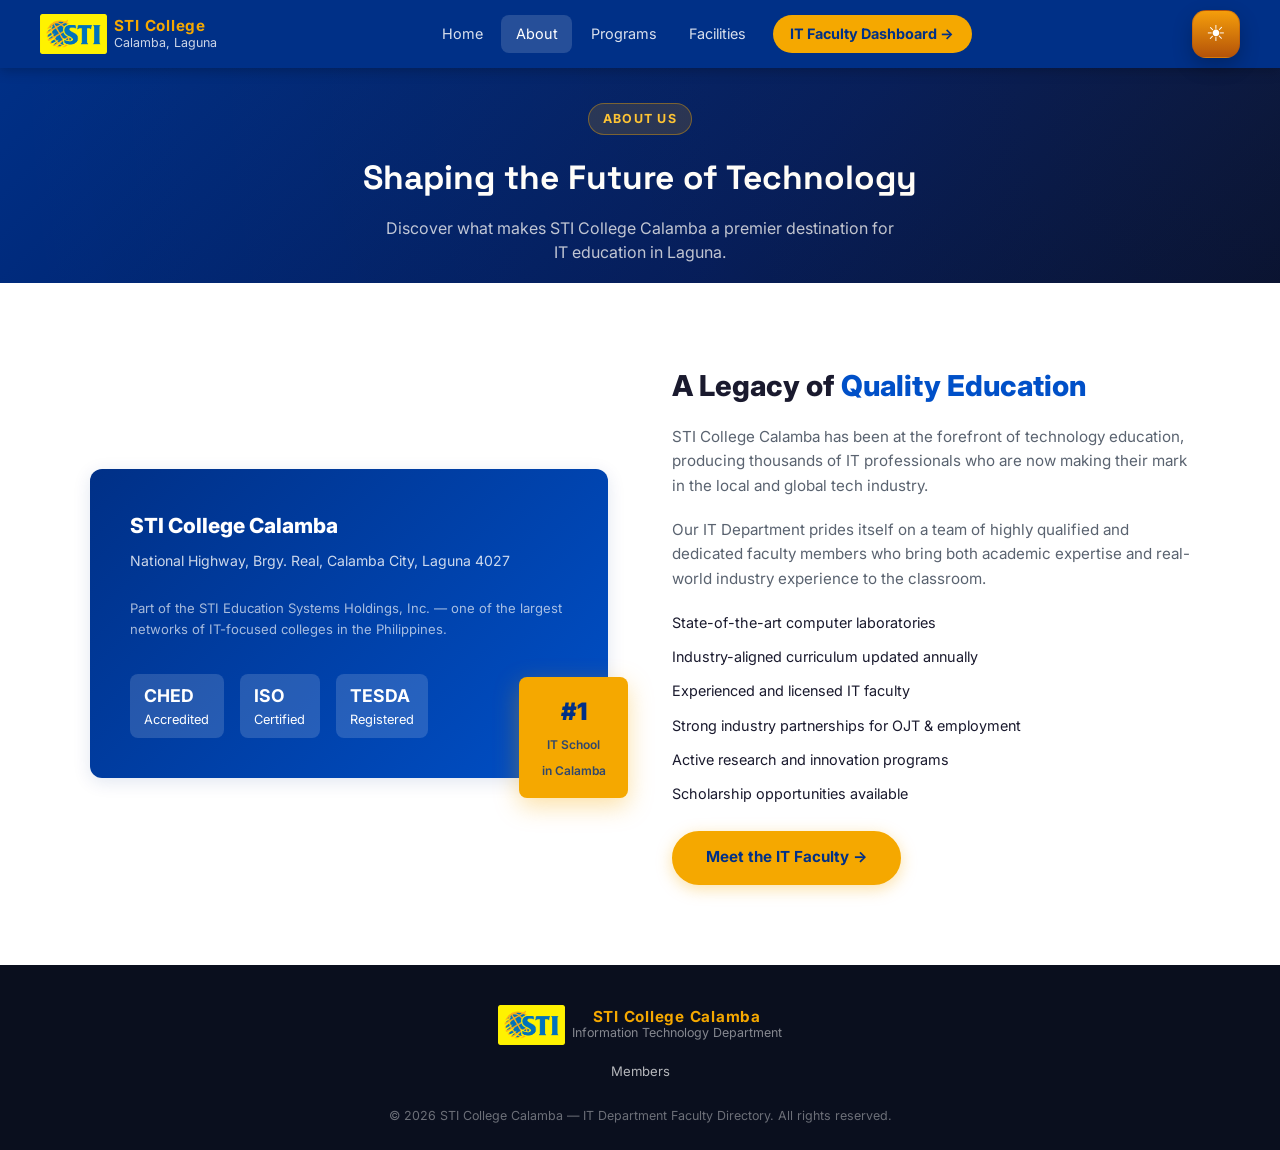
==== commit e429e7bb: "May 30, 2026 00:31" ====
--- a/about.html
+++ b/about.html
@@ -15,7 +15,7 @@
 </head>
 <body>
 
-  <!-- ===== NAVBAR ===== -->
+  
   <nav class="navbar" aria-label="Main navigation">
     <div class="nav-brand">
       <div class="nav-logo">
@@ -40,14 +40,14 @@
     </div>
   </nav>
 
-  <!-- ===== PAGE HEADER ===== -->
+  
   <section class="page-header">
     <span class="section-tag">About Us</span>
     <h1>Shaping the Future of Technology</h1>
     <p>Discover what makes STI College Calamba a premier destination for IT education in Laguna.</p>
   </section>
 
-  <!-- ===== ABOUT ===== -->
+  
   <section class="about-section" id="about">
     <div class="about-grid">
       <div class="about-visual">
@@ -105,7 +105,7 @@
     </div>
   </section>
 
-  <!-- ===== FOOTER ===== -->
+  
   <footer>
     <div class="footer-inner">
       <div class="nav-brand" style="justify-content:center;">
@@ -118,6 +118,10 @@
         </div>
       </div>
 
+      <div class="footer-links">
+        <a href="members.html">Members</a>
+      </div>
+
       <p class="footer-copy">© 2024 STI College Calamba — IT Department Faculty Directory. All rights reserved.</p>
     </div>
   </footer>
--- a/style.css
+++ b/style.css
@@ -1,10 +1,7 @@
-/* ============================================================
-   STI COLLEGE CALAMBA — Shared Stylesheet
-   ============================================================ */
+
 
 @import url('https://fonts.googleapis.com/css2?family=Inter:wght@400;600;700;800;900&family=JetBrains+Mono:wght@500;700&family=Space+Grotesk:wght@600;700;800&display=swap');
 
-/* ---------- CSS Variables ---------- */
 :root {
   --sti-blue:     #003087;
   --sti-blue-mid: #0050c8;
@@ -22,7 +19,6 @@
   --transition:   .25s ease;
 }
 
-/* ---------- Reset & Base ---------- */
 *, *::before, *::after { box-sizing: border-box; margin: 0; padding: 0; }
 
 html { scroll-behavior: smooth; font-size: 16px; }
@@ -52,7 +48,6 @@
   background: var(--reveal-bg, #f9fafb);
   will-change: opacity, transform;
 }
-
 
   animation: themeScaleCrossfade 2s cubic-bezier(0.215, 0.61, 0.355, 1) both;
 }
@@ -86,14 +81,10 @@
 
 ul { list-style: none; }
 
-/* ---------- Scrollbar ---------- */
 ::-webkit-scrollbar { width: 7px; }
 ::-webkit-scrollbar-track { background: var(--off-white); }
 ::-webkit-scrollbar-thumb { background: var(--sti-blue-mid); border-radius: 4px; }
 
-/* ============================================================
-   NAVBAR
-   ============================================================ */
 .navbar {
   position: sticky;
   top: 0;
@@ -236,13 +227,9 @@
   }
 }
 
-/* Hamburger (mobile) */
 .nav-toggle { display: none; flex-direction: column; gap: 5px; cursor: pointer; padding: .4rem; }
 .nav-toggle span { display: block; width: 24px; height: 2px; background: var(--white); border-radius: 2px; transition: transform var(--transition), opacity var(--transition); }
 
-/* ============================================================
-   HERO SECTION
-   ============================================================ */
 .hero {
   position: relative;
   min-height: 92vh;
@@ -387,9 +374,6 @@
 .stat-number { font-size: 2rem; font-weight: 900; color: var(--sti-gold); display: block; }
 .stat-label  { font-size: .78rem; color: rgba(255,255,255,.6); text-transform: uppercase; letter-spacing: .06em; }
 
-/* ============================================================
-   SECTIONS SHARED
-   ============================================================ */
 section { padding: 5rem 2rem; }
 
 .section-header { text-align: center; margin-bottom: 3.5rem; }
@@ -408,9 +392,6 @@
 .section-title { font-size: clamp(1.6rem, 3vw, 2.2rem); font-weight: 800; color: var(--text-dark); }
 .section-desc { color: var(--text-muted); margin-top: .5rem; max-width: 520px; margin-inline: auto; }
 
-/* ============================================================
-   ABOUT SECTION (landing)
-   ============================================================ */
 .about-section { background: var(--white); }
 
 .about-grid {
@@ -465,9 +446,6 @@
   color: var(--text-dark);
 }
 
-/* ============================================================
-   PAGE HEADER (Programs & Facilities pages)
-   ============================================================ */
 .page-header {
   background: linear-gradient(135deg, var(--sti-blue) 0%, #001a5c 60%, #000d33 100%);
   color: var(--white);
@@ -522,7 +500,6 @@
   margin: 0 auto;
 }
 
-/* about.html uses h1 directly in .page-header */
 .page-header h1 {
   font-family: 'Space Grotesk', 'Inter', sans-serif;
   font-size: clamp(1.3rem, 3vw, 2.1rem);
@@ -538,9 +515,6 @@
   margin: 0 auto;
 }
 
-/* ============================================================
-   PROGRAMS SECTION
-   ============================================================ */
 .programs-section { background: var(--off-white); }
 
 .programs-grid {
@@ -576,9 +550,6 @@
 }
 .program-badge.featured { background: rgba(245,168,0,.15); color: #a06a00; }
 
-/* ============================================================
-   FACILITIES SECTION (landing)
-   ============================================================ */
 .facilities-section { background: var(--white); }
 
 .facilities-grid {
@@ -646,7 +617,6 @@
   line-height: 1.45;
 }
 
-/* Responsive: 2 columns on tablet, 1 on mobile */
 @media (max-width: 1024px) {
   .facilities-grid { grid-template-columns: repeat(2, 1fr); }
 }
@@ -654,9 +624,6 @@
   .facilities-grid { grid-template-columns: 1fr; }
 }
 
-/* ============================================================
-   CTA BANNER (landing)
-   ============================================================ */
 .cta-banner {
   background: linear-gradient(135deg, var(--sti-blue) 0%, #001a5c 100%);
   color: var(--white);
@@ -666,9 +633,6 @@
 .cta-banner h2 { font-size: clamp(1.6rem, 3vw, 2.2rem); font-weight: 800; margin-bottom: .75rem; }
 .cta-banner p  { color: rgba(255,255,255,.7); margin-bottom: 2rem; }
 
-/* ============================================================
-   FOOTER
-   ============================================================ */
 footer {
   background: #0a0f1e;
   color: rgba(255,255,255,.7);
@@ -689,9 +653,6 @@
 .footer-links a:hover { color: var(--sti-gold); }
 .footer-copy { font-size: .78rem; color: rgba(255,255,255,.4); margin-top: .5rem; }
 
-/* ============================================================
-   LIGHTBOX
-   ============================================================ */
 .lightbox {
   display: none;
   position: fixed;
@@ -773,14 +734,8 @@
 .lightbox-prev { left: 1.5rem; }
 .lightbox-next { right: 1.5rem; }
 
-/* Make facility images show pointer cursor */
 .facility-img-wrap { cursor: zoom-in; }
 
-/* ============================================================
-   DASHBOARD PAGE
-   ============================================================ */
-
-/* Top bar */
 .db-topbar {
   background: var(--white);
   border-bottom: 1px solid var(--border);
@@ -794,7 +749,6 @@
 .db-topbar h1 { font-size: 1.3rem; font-weight: 800; color: var(--text-dark); }
 .db-topbar p  { font-size: .82rem; color: var(--text-muted); }
 
-/* Summary cards */
 .db-summary {
   display: grid;
   grid-template-columns: repeat(auto-fit, minmax(170px, 1fr));
@@ -820,7 +774,6 @@
 .summary-info strong { display: block; font-size: 1.5rem; font-weight: 900; color: var(--text-dark); }
 .summary-info span   { font-size: .78rem; color: var(--text-muted); }
 
-/* Faculty toolbar */
 .faculty-toolbar {
   display: flex;
   align-items: center;
@@ -864,6 +817,27 @@
 }
 .filter-select:focus { border-color: var(--sti-blue-mid); }
 
+.btn-reset {
+  padding: .55rem 1rem;
+  border: 1px solid #e5e7eb;
+  border-radius: 24px;
+  font-size: .875rem;
+  outline: none;
+  background: var(--white);
+  color: var(--text-dark);
+  cursor: pointer;
+  transition: all var(--transition);
+  font-weight: 600;
+}
+.btn-reset:hover {
+  background: #f3f4f6;
+  border-color: #d1d5db;
+}
+.btn-reset:focus {
+  border-color: var(--sti-blue-mid);
+  box-shadow: 0 0 0 3px rgba(0,80,200,.12);
+}
+
 .view-toggle { display: flex; gap: .4rem; }
 .view-btn {
   width: 36px;
@@ -882,7 +856,10 @@
 .view-btn.active,
 .view-btn:hover { background: var(--sti-blue); border-color: var(--sti-blue); color: var(--white); }
 
-/* Faculty grid/list container */
+.view-transition { transition: opacity .28s ease, transform .28s ease; will-change: opacity, transform; }
+.fade-in { opacity: 1 !important; transform: translateY(0) !important; }
+.fade-out { opacity: 0 !important; transform: translateY(6px) !important; }
+
 .faculty-section {
   max-width: min(1400px, 94vw);
   width: 100%;
@@ -890,11 +867,15 @@
   padding: .75rem 2rem 3rem;
 }
 
-/* ---- Card Grid View ---- */
 .faculty-grid {
   display: grid;
-  grid-template-columns: repeat(auto-fit, minmax(320px, 1fr));
+  grid-template-columns: repeat(auto-fit, minmax(240px, 1fr));
   gap: 2rem;
+  align-items: stretch;
+  justify-items: stretch;
+  width: 100%;
+  max-width: 1300px;
+  margin-inline: auto;
 }
 .faculty-grid > .faculty-card:only-child {
   max-width: 760px;
@@ -903,6 +884,8 @@
 .faculty-grid.hidden, .faculty-list-view.hidden { display: none; }
 
 .faculty-card {
+  display: flex;
+  flex-direction: column;
   background: var(--white);
   border-radius: var(--radius);
   border: 1px solid var(--border);
@@ -1077,7 +1060,12 @@
 }
 .faculty-status-dot.part-time { background: var(--sti-gold); }
 
-.faculty-card-body { padding: 1rem 1.25rem 1.25rem; }
+.faculty-card-body {
+  flex: 1;
+  display: flex;
+  flex-direction: column;
+  padding: 1rem 1.25rem 1.25rem;
+}
 
 .fc-tags { display: flex; flex-wrap: wrap; gap: .4rem; margin-bottom: .85rem; }
 .fc-tag {
@@ -1129,7 +1117,9 @@
 }
 
 .fc-subject-preview {
-  display: inline;
+  display: flex;
+  flex-wrap: wrap;
+  gap: .35rem;
 }
 
 .fc-subject-list {
@@ -1144,6 +1134,40 @@
   margin: .12rem 0;
 }
 
+.subject-filter-btn {
+  display: inline-flex;
+  align-items: center;
+  gap: .35rem;
+  margin: 0 .15rem .15rem 0;
+  padding: .24rem .55rem;
+  border: 1px solid rgba(0,48,135,.12);
+  border-radius: 999px;
+  font-size: .75rem;
+  background: rgba(0,48,135,.06);
+  color: var(--sti-blue);
+  cursor: pointer;
+  transition: transform .18s ease, background .18s ease, color .18s ease;
+}
+
+.subject-filter-btn:hover,
+.subject-filter-btn:focus {
+  transform: translateY(-1px);
+  background: rgba(0,48,135,.14);
+  color: var(--sti-blue-dark);
+}
+
+.subject-filter-btn:focus {
+  outline: 2px solid rgba(0,48,135,.3);
+  outline-offset: 2px;
+}
+
+.subject-more {
+  display: inline-block;
+  margin-left: .35rem;
+  font-size: .85rem;
+  color: var(--text-muted);
+}
+
 .faculty-card.expanded .fc-subject-preview {
   display: none;
 }
@@ -1159,7 +1183,6 @@
   text-align: center;
 }
 
-/* ---- List View ---- */
 .faculty-list-view { width: 100%; }
 
 .fl-table {
@@ -1237,7 +1260,6 @@
 .badge-green  { background: rgba(22,163,74,.12); color: #15803d; }
 .badge-purple { background: rgba(109,40,217,.12); color: #5b21b6; }
 
-/* No results */
 .no-results {
   text-align: center;
   padding: 3rem 1rem;
@@ -1245,9 +1267,6 @@
   display: none;
 }
 
-/* ============================================================
-   ANIMATIONS
-   ============================================================ */
 @keyframes fadeUp {
   from { opacity: 0; transform: translateY(18px); }
   to   { opacity: 1; transform: translateY(0); }
@@ -1256,7 +1275,6 @@
 .hero-content { animation: fadeUp .7s ease both; }
 .hero-stats   { animation: fadeUp .9s ease .2s both; }
 
-/* PWA install button (shown only when install prompt is available) */
 .install-app-btn {
   position: fixed;
   right: 1rem;
@@ -1289,17 +1307,14 @@
   box-shadow: 0 12px 28px rgba(0, 0, 0, .24);
 }
 
-/* ============================================================
-   PREMIUM DARK THEME OVERRIDES
-   ============================================================ */
 body[data-theme='dark'] {
   --off-white: #020b1e;
-  --text-dark: #f8fbff;
-  --text-muted: #94a3b8;
+  --text-dark: #ffffff;
+  --text-muted: #e2e8f0;
   --border: rgba(255,255,255,.1);
   --card-shadow: 0 12px 30px rgba(0,0,0,.35);
   background: #020b1e;
-  color: #cbd5e1;
+  color: #ffffff;
 }
 
 body[data-theme='dark']::before {
@@ -1356,7 +1371,6 @@
   background: transparent;
 }
 
-/* Override inline section backgrounds in html (style="background: var(--off-white)") */
 body[data-theme='dark'] .programs-section,
 body[data-theme='dark'] .facilities-section,
 body[data-theme='dark'] .about-section,
@@ -1384,7 +1398,7 @@
 body[data-theme='dark'] .fl-table td,
 body[data-theme='dark'] .fl-name,
 body[data-theme='dark'] .fc-experience-column strong {
-  color: #f8fbff;
+  color: #ffffff;
 }
 
 body[data-theme='dark'] .program-card p,
@@ -1396,7 +1410,7 @@
 body[data-theme='dark'] .about-content p,
 body[data-theme='dark'] .about-list li,
 body[data-theme='dark'] .section-desc {
-  color: #94a3b8;
+  color: #f0f0f0;
 }
 
 body[data-theme='dark'] .section-tag {
@@ -1429,6 +1443,110 @@
   color: #00e5ff;
 }
 
+.team-section {
+  background: var(--off-white);
+  color: var(--text-dark);
+}
+.team-grid {
+  display: grid;
+  grid-template-columns: repeat(5, 1fr);
+  gap: 1.5rem;
+  max-width: 1400px;
+  margin-inline: auto;
+  align-items: stretch;
+}
+.team-card {
+  display: flex;
+  flex-direction: column;
+  justify-content: flex-start;
+  background: var(--white);
+  border: 1px solid var(--border);
+  border-radius: var(--radius);
+  padding: 2rem;
+  min-height: 280px;
+  box-shadow: var(--card-shadow);
+  transition: transform var(--transition), box-shadow var(--transition);
+}
+.team-card:hover {
+  transform: translateY(-4px);
+  box-shadow: 0 16px 35px rgba(0,0,0,.12);
+}
+.team-card h2 {
+  font-size: 1.15rem;
+  font-weight: 800;
+  margin-bottom: .45rem;
+}
+.team-role {
+  display: inline-flex;
+  padding: .35rem .85rem;
+  border-radius: 999px;
+  font-size: .82rem;
+  font-weight: 700;
+  color: var(--sti-blue);
+  background: rgba(0,80,200,.08);
+  margin-bottom: 1rem;
+}
+.team-card p {
+  color: var(--text-muted);
+  margin-bottom: 1rem;
+  font-size: .95rem;
+  line-height: 1.65;
+}
+.team-list {
+  list-style: none;
+  display: grid;
+  gap: .55rem;
+  padding-left: 0;
+}
+.team-list li {
+  position: relative;
+  padding-left: 1.35rem;
+  color: var(--text-dark);
+  font-size: .92rem;
+}
+.team-list li::before {
+  content: '•';
+  position: absolute;
+  left: 0;
+  top: .1rem;
+  color: var(--sti-gold);
+}
+
+.team-avatar {
+  width: 100%;
+  display: grid;
+  place-items: center;
+  margin-bottom: 1.35rem;
+}
+.team-avatar img {
+  width: 96px;
+  height: 96px;
+  object-fit: cover;
+  border-radius: 50%;
+  border: 3px solid var(--sti-gold);
+  box-shadow: 0 10px 25px rgba(0,0,0,.12);
+  cursor: zoom-in;
+}
+
+body[data-theme='dark'] .team-section {
+  background: #020b1e;
+}
+body[data-theme='dark'] .team-card {
+  background: rgba(4, 20, 50, 0.85);
+  border-color: rgba(255,255,255,.08);
+}
+body[data-theme='dark'] .team-card h2,
+body[data-theme='dark'] .team-list li {
+  color: #ffffff;
+}
+body[data-theme='dark'] .team-role {
+  background: rgba(0,229,255,.12);
+  color: #00e5ff;
+}
+body[data-theme='dark'] .team-card p {
+  color: rgba(240,240,240,.88);
+}
+
 body[data-theme='dark'] .fl-table thead {
   background: linear-gradient(90deg, #0033a0, #0056ff);
 }
@@ -1439,12 +1557,24 @@
 
 body[data-theme='dark'] .search-box input:focus,
 body[data-theme='dark'] .filter-select:focus,
+body[data-theme='dark'] .btn-reset:focus,
 body[data-theme='dark'] .view-btn:hover,
 body[data-theme='dark'] .view-btn.active {
   border-color: #00e5ff;
   box-shadow: 0 0 0 3px rgba(0, 229, 255, 0.14);
 }
 
+body[data-theme='dark'] .btn-reset {
+  background: rgba(4, 20, 50, 0.65);
+  border: 1px solid rgba(255, 255, 255, 0.08);
+  color: #ffffff;
+}
+
+body[data-theme='dark'] .btn-reset:hover {
+  background: rgba(0, 86, 255, 0.15);
+  border-color: rgba(0, 229, 255, 0.3);
+}
+
 body[data-theme='dark'] .view-btn:hover,
 body[data-theme='dark'] .view-btn.active {
   background: #0033a0;
@@ -1456,9 +1586,38 @@
   border-top: 1px solid rgba(255,255,255,.08);
 }
 
-/* ============================================================
-   RESPONSIVE
-   ============================================================ */
+body[data-theme='dark'] .program-badge.featured {
+  color: #fcd116;
+}
+
+body[data-theme='dark'] .fc-tag.gold {
+  color: #fcd116;
+}
+
+body[data-theme='dark'] .badge-gold {
+  background: rgba(252, 209, 22, 0.14);
+  color: #fcd116;
+}
+
+body[data-theme='dark'] .badge-green {
+  background: rgba(22, 163, 74, 0.15);
+  color: #22c55e;
+}
+
+body[data-theme='dark'] .badge-purple {
+  background: rgba(168, 85, 247, 0.15);
+  color: #a78bfa;
+}
+
+body[data-theme='dark'] .avatar-zoom-close {
+  color: #cbd5e1;
+  background: rgba(255, 255, 255, 0.08);
+}
+
+body[data-theme='dark'] .avatar-zoom-close:hover {
+  background: rgba(255, 255, 255, 0.12);
+}
+
 @media (max-width: 900px) {
   .about-grid { grid-template-columns: 1fr; gap: 2rem; }
   .about-card-float { position: static; margin-top: 1rem; display: inline-block; }
@@ -1505,3 +1664,30 @@
   .faculty-card.expanded { width: 95vw; max-height: 90vh; }
   .faculty-card.expanded .faculty-avatar { width: 98px; height: 98px; font-size: 1.8rem; }
 }
+
+@media (max-width: 700px) {
+  .faculty-list-view { width: 100%; }
+  .faculty-list-view .fl-table { display: block; overflow: visible; }
+  .fl-table thead { display: none; }
+  .fl-table tbody { display: flex; flex-direction: column; gap: .6rem; }
+  .fl-table tbody tr {
+    display: block;
+    background: var(--white);
+    border-radius: 12px;
+    padding: .75rem 1rem;
+    margin: 0;
+    border: 1px solid var(--border);
+    box-shadow: 0 2px 10px rgba(0,0,0,.04);
+  }
+  .fl-table td {
+    display: flex;
+    justify-content: space-between;
+    padding: .35rem 0;
+    font-size: .88rem;
+  }
+  .fl-table td:first-child { padding-left: 0; }
+  .fl-name-cell { gap: .6rem; }
+  .fl-avatar { width: 44px; height: 44px; }
+  .fl-table td > div { width: 70%; }
+  .fl-table td .badge { white-space: normal; }
+}
